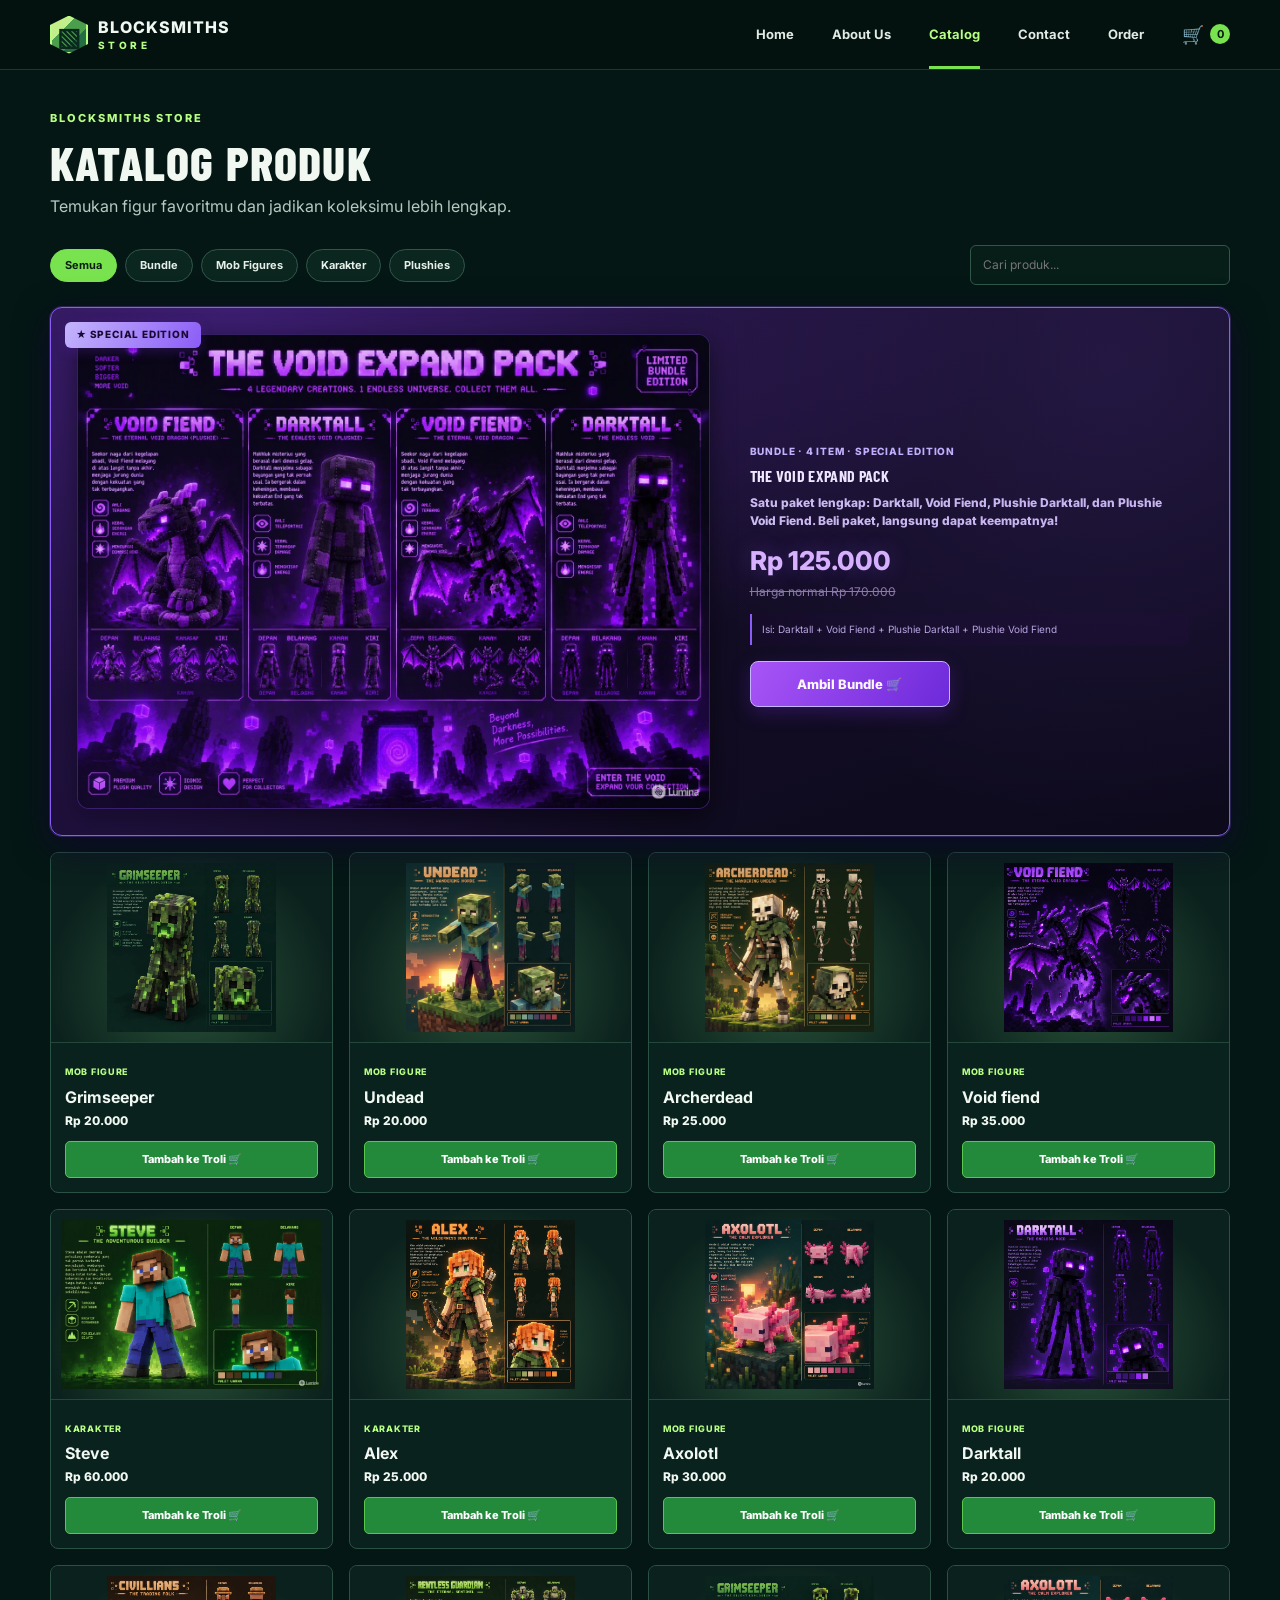
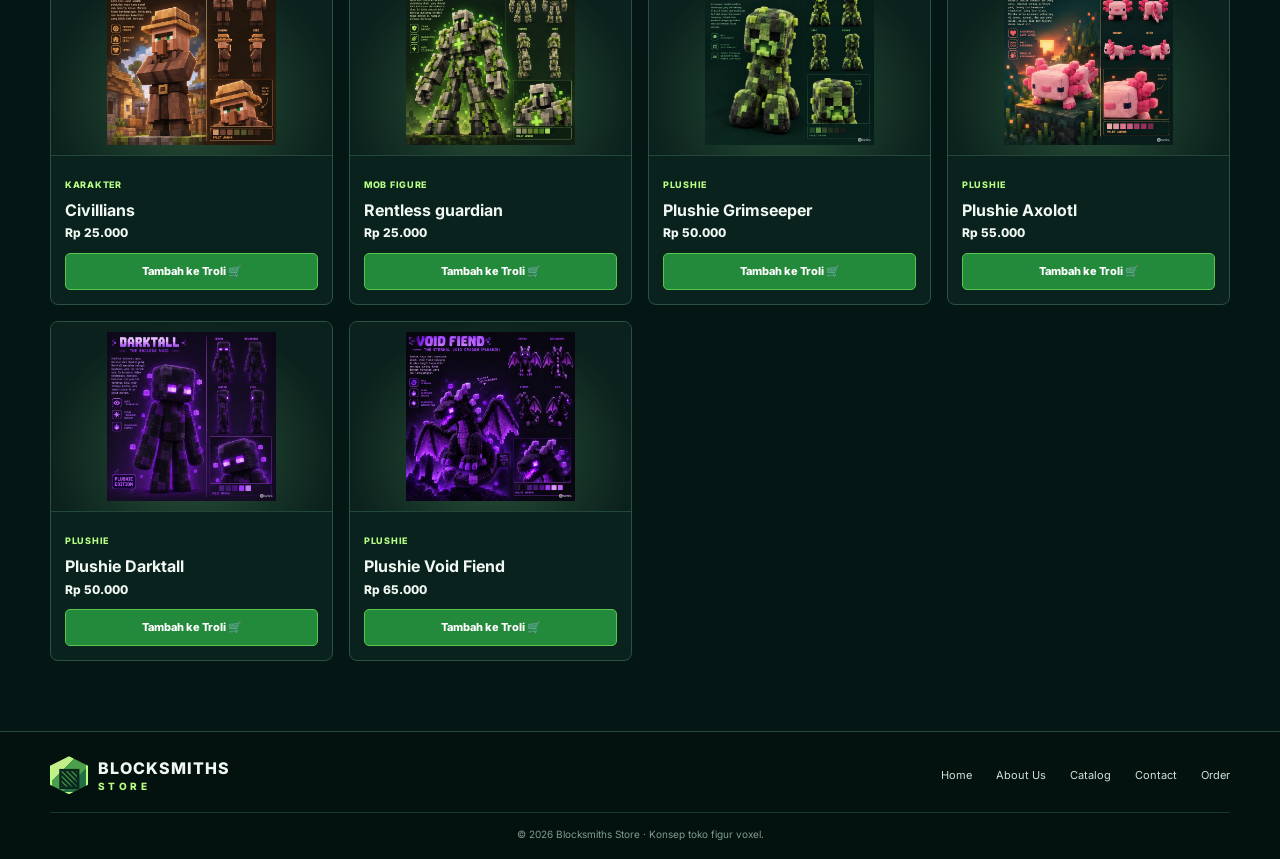
==== Blocksmiths-Company-Profile/catalog.html @ 0105a5d0 "Add files via upload" ====
<!doctype html>
<html lang="id">
<head>
    <meta charset="utf-8">
    <meta name="viewport" content="width=device-width, initial-scale=1">
    <meta name="theme-color" content="#061b18">

    <title>Catalog | Blocksmiths Store</title>

    <link rel="stylesheet" href="styles.css">
    <script src="script.js" defer></script>
</head>

<body>
    <header class="site-header">
        <div class="container nav-shell">
            <a class="brand" href="index.html" aria-label="Blocksmiths Store">
                <span class="brand-mark">▧</span>
                <span class="brand-copy">
                    <strong>BLOCKSMITHS</strong>
                    <small>STORE</small>
                </span>
            </a>

            <button class="menu-toggle"
                    aria-label="Buka navigasi"
                    aria-expanded="false"
                    aria-controls="primary-navigation">
                <span></span>
                <span></span>
            </button>

            <nav class="primary-navigation" id="primary-navigation">
                <a class="nav-link" href="index.html">Home</a>
                <a class="nav-link" href="about.html">About Us</a>
                <a class="nav-link active" href="catalog.html">Catalog</a>
                <a class="nav-link" href="contact.html">Contact</a>
                <a class="nav-link" href="order.html">Order</a>
                <a class="nav-cart" href="order.html" aria-label="Buka troli">
                    🛒 <b data-cart-count>0</b>
                </a>
            </nav>
        </div>
    </header>

    <main class="container page-main">
        <div class="page-heading">
            <p class="eyebrow">BLOCKSMITHS STORE</p>
            <h1>Katalog Produk</h1>
            <p>
                Temukan figur favoritmu dan jadikan koleksimu lebih lengkap.
            </p>
        </div>

        <div class="catalog-tools">
            <div class="filter-buttons">
                <button class="filter-button is-selected" data-filter="all" aria-pressed="true">
                    Semua
                </button>
                <button class="filter-button" data-filter="bundle" aria-pressed="false">
                    Bundle
                </button>
                <button class="filter-button" data-filter="creature" aria-pressed="false">
                    Mob Figures
                </button>
                <button class="filter-button" data-filter="character" aria-pressed="false">
                    Karakter
                </button>
                <button class="filter-button" data-filter="plushie" aria-pressed="false">
                    Plushies
                </button>
            </div>

            <input
                id="product-search"
                type="search"
                placeholder="Cari produk..."
                aria-label="Cari produk"
            >
        </div>

        <div class="product-grid catalog-grid">

            <!-- The Void Expand Pack (SPECIAL EDITION) — FULL WIDTH, PALING ATAS -->
            <article
                class="product-card special-edition"
                data-category="bundle"
                data-name="the void expand pack"
            >
                <span class="special-badge">★ SPECIAL EDITION</span>

                <div class="pack-layout">
                    <!-- GAMBAR POSTER UTUH -->
                    <div class="pack-media">
                        <img
                            src="assets/product-promo-the-void-expand-pack.webp"
                            alt="The Void Expand Pack - Void Fiend dan Darktall"
                        >
                    </div>

                    <div class="pack-info product-info">
                        <span class="product-type">Bundle · 4 Item · Special Edition</span>
                        <h3>The Void Expand Pack</h3>
                        <p class="pack-desc">
                            Satu paket lengkap: Darktall, Void Fiend, Plushie Darktall,
                            dan Plushie Void Fiend. Beli paket, langsung dapat keempatnya!
                        </p>
                        <p class="price">Rp 125.000</p>
                        <small class="price-old">Harga normal Rp 170.000</small>
                        <small class="bundle-contents">
                            Isi: Darktall + Void Fiend + Plushie Darktall + Plushie Void Fiend
                        </small>
                        <button class="add-to-cart" data-add-cart type="button">
                            Ambil Bundle 🛒
                        </button>
                    </div>
                </div>
            </article>

            <!-- Grimseeper -->
            <article class="product-card" data-category="creature" data-name="grimseeper">
                <div class="product-art">
                    <img src="assets/product-grimseeper.webp" alt="Grimseeper bergaya voxel">
                </div>
                <div class="product-info">
                    <span class="product-type">Mob Figure</span>
                    <h3>Grimseeper</h3>
                    <p>Rp 20.000</p>
                    <button class="add-to-cart" data-add-cart type="button">
                        Tambah ke Troli 🛒
                    </button>
                </div>
            </article>

            <!-- Undead -->
            <article class="product-card" data-category="creature" data-name="Undead">
                <div class="product-art">
                    <img src="assets/product-undead.webp" alt="Undead bergaya voxel">
                </div>
                <div class="product-info">
                    <span class="product-type">Mob Figure</span>
                    <h3>Undead</h3>
                    <p>Rp 20.000</p>
                    <button class="add-to-cart" data-add-cart type="button">
                        Tambah ke Troli 🛒
                    </button>
                </div>
            </article>

            <!-- Archerdead -->
            <article class="product-card" data-category="creature" data-name="archerdead">
                <div class="product-art">
                    <img src="assets/product-archerdead.webp" alt="Archerdead bergaya voxel">
                </div>
                <div class="product-info">
                    <span class="product-type">Mob Figure</span>
                    <h3>Archerdead</h3>
                    <p>Rp 25.000</p>
                    <button class="add-to-cart" data-add-cart type="button">
                        Tambah ke Troli 🛒
                    </button>
                </div>
            </article>

            <!-- Void Fiend -->
            <article class="product-card" data-category="creature" data-name="void-fiend">
                <div class="product-art">
                    <img src="assets/product-void-fiend.webp" alt="Void Fiend bergaya voxel">
                </div>
                <div class="product-info">
                    <span class="product-type">Mob Figure</span>
                    <h3>Void fiend</h3>
                    <p>Rp 35.000</p>
                    <button class="add-to-cart" data-add-cart type="button">
                        Tambah ke Troli 🛒
                    </button>
                </div>
            </article>

            <!-- Steve -->
            <article class="product-card" data-category="character" data-name="steve">
                <div class="product-art">
                    <img src="assets/product-steve.webp" alt="Steve bergaya voxel">
                </div>
                <div class="product-info">
                    <span class="product-type">Karakter</span>
                    <h3>Steve</h3>
                    <p>Rp 60.000</p>
                    <button class="add-to-cart" data-add-cart type="button">
                        Tambah ke Troli 🛒
                    </button>
                </div>
            </article>

            <!-- Alex -->
            <article class="product-card" data-category="character" data-name="alex">
                <div class="product-art">
                    <img src="assets/product-alex.webp" alt="Alex bergaya voxel">
                </div>
                <div class="product-info">
                    <span class="product-type">Karakter</span>
                    <h3>Alex</h3>
                    <p>Rp 25.000</p>
                    <button class="add-to-cart" data-add-cart type="button">
                        Tambah ke Troli 🛒
                    </button>
                </div>
            </article>

            <!-- Axolotl -->
            <article class="product-card" data-category="creature" data-name="axolotl">
                <div class="product-art">
                    <img src="assets/product-axolotl.webp" alt="Axolotl bergaya voxel">
                </div>
                <div class="product-info">
                    <span class="product-type">Mob Figure</span>
                    <h3>Axolotl</h3>
                    <p>Rp 30.000</p>
                    <button class="add-to-cart" data-add-cart type="button">
                        Tambah ke Troli 🛒
                    </button>
                </div>
            </article>

            <!-- Darktall -->
            <article class="product-card" data-category="creature" data-name="darktall">
                <div class="product-art">
                    <img src="assets/product-darktall.webp" alt="Darktall bergaya voxel">
                </div>
                <div class="product-info">
                    <span class="product-type">Mob Figure</span>
                    <h3>Darktall</h3>
                    <p>Rp 20.000</p>
                    <button class="add-to-cart" data-add-cart type="button">
                        Tambah ke Troli 🛒
                    </button>
                </div>
            </article>

            <!-- Villager -->
            <article class="product-card" data-category="character" data-name="civillians">
                <div class="product-art">
                    <img src="assets/product-civillian.webp" alt="Civillians bergaya voxel">
                </div>
                <div class="product-info">
                    <span class="product-type">Karakter</span>
                    <h3>Civillians</h3>
                    <p>Rp 25.000</p>
                    <button class="add-to-cart" data-add-cart type="button">
                        Tambah ke Troli 🛒
                    </button>
                </div>
            </article>

            <!-- Rentless Guardian -->
            <article class="product-card" data-category="creature" data-name="gentless guardian">
                <div class="product-art">
                    <img src="assets/product-rentless-guardian.webp" alt="Rentless guardian bergaya voxel">
                </div>
                <div class="product-info">
                    <span class="product-type">Mob Figure</span>
                    <h3>Rentless guardian</h3>
                    <p>Rp 25.000</p>
                    <button class="add-to-cart" data-add-cart type="button">
                        Tambah ke Troli 🛒
                    </button>
                </div>
            </article>

            <!-- Plushie Creeper -->
            <article class="product-card" data-category="plushie" data-name="plushie creeper">
                <div class="product-art">
                    <img src="assets/product-plush-grimseeper.webp" alt="Plushie Creeper bergaya voxel">
                </div>
                <div class="product-info">
                    <span class="product-type">Plushie</span>
                    <h3>Plushie Grimseeper</h3>
                    <p>Rp 50.000</p>
                    <button class="add-to-cart" data-add-cart type="button">
                        Tambah ke Troli 🛒
                    </button>
                </div>
            </article>

            <!-- Plushie Axolotl -->
            <article class="product-card" data-category="plushie" data-name="plushie axolotl">
                <div class="product-art">
                    <img src="assets/product-plush-axolotl.webp" alt="Plushie Axolotl bergaya voxel">
                </div>
                <div class="product-info">
                    <span class="product-type">Plushie</span>
                    <h3>Plushie Axolotl</h3>
                    <p>Rp 55.000</p>
                    <button class="add-to-cart" data-add-cart type="button">
                        Tambah ke Troli 🛒
                    </button>
                </div>
            </article>

            <!-- Plushie Enderman -->
            <article class="product-card" data-category="plushie" data-name="plushie darktall">
                <div class="product-art">
                    <img src="assets/product-plush-darktall.webp" alt="Plushie Darktall bergaya voxel">
                </div>
                <div class="product-info">
                    <span class="product-type">Plushie</span>
                    <h3>Plushie Darktall</h3>
                    <p>Rp 50.000</p>
                    <button class="add-to-cart" data-add-cart type="button">
                        Tambah ke Troli 🛒
                    </button>
                </div>
            </article>

            <!-- Plushie Dragon -->
            <article class="product-card" data-category="plushie" data-name="plushie void fiend">
                <div class="product-art">
                    <img src="assets/product-plush-void-fiend.webp" alt="Plushie Void Fiend bergaya voxel">
                </div>
                <div class="product-info">
                    <span class="product-type">Plushie</span>
                    <h3>Plushie Void Fiend</h3>
                    <p>Rp 65.000</p>
                    <button class="add-to-cart" data-add-cart type="button">
                        Tambah ke Troli 🛒
                    </button>
                </div>
            </article>

        </div>

        <p id="filter-empty" hidden>
            Produk tidak ditemukan. Coba kategori atau kata kunci lain.
        </p>
    </main>

    <footer class="site-footer">
        <div class="container footer-inner">
            <a class="brand" href="index.html">
                <span class="brand-mark">▧</span>
                <span class="brand-copy">
                    <strong>BLOCKSMITHS</strong>
                    <small>STORE</small>
                </span>
            </a>

            <nav>
                <a href="index.html">Home</a>
                <a href="about.html">About Us</a>
                <a href="catalog.html">Catalog</a>
                <a href="contact.html">Contact</a>
                <a href="order.html">Order</a>
            </nav>

            <p>
                © <span data-year>2026</span>
                Blocksmiths Store · Konsep toko figur voxel.
            </p>
        </div>
    </footer>
</body>
</html>
---- Blocksmiths-Company-Profile/styles.css ----
@import url('https://fonts.googleapis.com/css2?family=Barlow+Condensed:wght@600;700;800&family=Inter:wght@400;500;600;700;800&display=swap');

:root {
    --bg: #041714;
    --panel: #09231f;
    --panel2: #0d2b25;
    --green: #79e34f;
    --green2: #37a943;
    --lime: #b7ff82;
    --text: #f1f8f2;
    --muted: #b6c9c1;
    --line: #244a40;
    --white: #f4f7f3;
    --ink: #0b211d;
}

* {
    box-sizing: border-box;
}

html {
    scroll-behavior: smooth;
}

body {
    margin: 0;
    background: var(--bg);
    color: var(--text);
    font-family: Inter, Arial, sans-serif;
    line-height: 1.55;
}

a {
    color: inherit;
    text-decoration: none;
}

button, input, textarea, select {
    font: inherit;
}

button {
    cursor: pointer;
}

.container {
    width: min(1180px, calc(100% - 44px));
    margin-inline: auto;
}

/* ---------- HEADER ---------- */
.site-header {
    height: 70px;
    background: #03120f;
    border-bottom: 1px solid #1a3a31;
    position: sticky;
    top: 0;
    z-index: 50;
}

.nav-shell {
    height: 100%;
    display: flex;
    align-items: center;
    justify-content: space-between;
    gap: 28px;
}

.brand {
    display: inline-flex;
    align-items: center;
    gap: 10px;
    min-width: max-content;
}

.brand-mark {
    display: grid;
    place-items: center;
    width: 38px;
    height: 38px;
    border: 2px solid var(--lime);
    background: linear-gradient(135deg, #c3ef8a 0 33%, #4b9e4b 33% 66%, #236f43 66%);
    color: #0a281d;
    font-size: 25px;
    font-weight: 900;
    clip-path: polygon(50% 0, 100% 25%, 100% 75%, 50% 100%, 0 75%, 0 25%);
}

.brand-copy {
    display: flex;
    flex-direction: column;
    line-height: 1;
}

.brand-copy strong {
    font-size: 16px;
    font-weight: 800;
    letter-spacing: .06em;
}

.brand-copy small {
    font-size: 10px;
    letter-spacing: .34em;
    color: var(--lime);
    font-weight: 800;
    margin-top: 5px;
}

.primary-navigation {
    display: flex;
    align-items: center;
    gap: clamp(14px, 3vw, 38px);
    height: 100%;
}

.nav-link {
    height: 100%;
    display: flex;
    align-items: center;
    position: relative;
    font-size: 13px;
    font-weight: 700;
    color: #e1eae4;
}

.nav-link:hover,
.nav-link.active {
    color: var(--lime);
}

.nav-link.active:after {
    content: "";
    position: absolute;
    bottom: 0;
    left: 0;
    right: 0;
    height: 3px;
    background: var(--green);
}

.nav-cart {
    display: flex;
    align-items: center;
    gap: 6px;
    font-size: 18px;
}

.nav-cart b {
    font-size: 11px;
    color: #061711;
    background: var(--green);
    border-radius: 99px;
    min-width: 20px;
    height: 20px;
    display: grid;
    place-items: center;
}

.menu-toggle {
    display: none;
    background: none;
    border: 0;
    color: white;
}

/* ---------- HERO ---------- */
.hero {
    min-height: 350px;
    display: grid;
    grid-template-columns: .95fr 1.05fr;
    position: relative;
    overflow: hidden;
    background: linear-gradient(100deg, #061b17 0%, #08251e 52%, #102f25 100%);
    border-bottom: 1px solid var(--line);
}

.hero-copy {
    padding: 54px max(28px, calc((100vw - 1180px) / 2));
    padding-right: 26px;
    align-self: center;
    z-index: 2;
}

.eyebrow {
    font-size: 11px;
    letter-spacing: .18em;
    font-weight: 800;
    color: var(--lime);
    margin: 0 0 12px;
    text-transform: uppercase;
}

.hero h1,
.page-heading h1,
.page-hero h1 {
    font-family: 'Barlow Condensed', Impact, sans-serif;
    text-transform: uppercase;
    letter-spacing: .025em;
    font-size: clamp(38px, 4.8vw, 65px);
    line-height: .98;
    margin: 0 0 14px;
    font-weight: 800;
}

.hero h1 span {
    color: var(--lime);
}

.hero-copy > p:not(.eyebrow) {
    max-width: 430px;
    color: #d7e5dc;
    font-size: 14px;
    margin: 0 0 22px;
}

.button {
    display: inline-flex;
    align-items: center;
    justify-content: center;
    gap: 16px;
    background: linear-gradient(120deg, #55bf45, #258b39);
    color: #fff;
    font-size: 13px;
    font-weight: 800;
    padding: 12px 19px;
    border: 1px solid #6be05c;
    border-radius: 7px;
    box-shadow: 0 5px 16px #020c0950;
    transition: transform .18s, filter .18s;
}

.button:hover {
    transform: translateY(-2px);
    filter: brightness(1.1);
}

/* ---------- HERO SCENE ---------- */
.hero-scene {
    position: relative;
    min-height: 350px;
    overflow: hidden;
    background: #0a211b;
}

.hero-bg-image {
    position: absolute;
    inset: 0;
    width: 100%;
    height: 100%;
    object-fit: cover;
    object-position: center;
}

.hero-overlay {
    position: absolute;
    inset: 0;
    z-index: 2;
    background: linear-gradient(90deg, #061b17 0%, #061b1788 35%, transparent 70%),
                linear-gradient(0deg, #071a15 0%, transparent 40%);
}

.hero-figure {
    position: absolute;
    z-index: 4;
    bottom: 12px;
    left: 12%;
    width: 170px;
    height: 190px;
    display: flex;
    align-items: flex-end;
    justify-content: center;
}

.hero-grimseeper {
    width: 100%;
    height: 100%;
    object-fit: contain;
    object-position: bottom center;
    filter: drop-shadow(0 12px 10px #03100b);
}

/* ---------- FEATURE STRIP ---------- */
.feature-strip {
    display: grid;
    grid-template-columns: repeat(4, 1fr);
    padding: 18px 0;
    border-bottom: 1px solid var(--line);
    gap: 12px;
}

.feature-strip > div {
    display: flex;
    align-items: center;
    gap: 12px;
    color: var(--lime);
    font-size: 25px;
    padding: 0 16px;
    border-right: 1px solid var(--line);
}

.feature-strip > div:last-child {
    border: 0;
}

.feature-strip span {
    display: flex;
    flex-direction: column;
    color: var(--text);
    font-size: 12px;
}

.feature-strip small {
    color: var(--muted);
    font-size: 11px;
}

/* ---------- SECTIONS ---------- */
.section {
    padding-block: 44px;
}

.section-title {
    display: flex;
    align-items: end;
    justify-content: space-between;
    margin-bottom: 22px;
    gap: 20px;
}

.section-title h2,
.bottom-banner h2,
.about-layout h2 {
    font-size: clamp(24px, 3vw, 34px);
    line-height: 1.15;
    margin: 0;
}

.text-link {
    color: var(--lime);
    font-weight: 800;
    font-size: 12px;
}

/* ---------- PRODUCT GRID ---------- */
.product-grid {
    display: grid;
    grid-template-columns: repeat(6, minmax(0, 1fr));
    gap: 12px;
}

.product-card {
    border: 1px solid #2b5145;
    background: #09221e;
    border-radius: 8px;
    overflow: hidden;
    min-width: 0;
    transition: transform .2s, border-color .2s;
}

.product-card:hover {
    transform: translateY(-3px);
    border-color: var(--green);
}

.product-art {
    height: 145px;
    display: flex;
    align-items: center;
    justify-content: center;
    overflow: hidden;
    background: radial-gradient(ellipse at 50% 70%, #2b5339, #0b211d 72%);
    border-bottom: 1px solid #23483b;
    padding: 8px;
}

.product-art img {
    width: 100%;
    height: 100%;
    object-fit: contain;
    object-position: center;
    display: block;
    transition: transform .2s;
}

.product-card:hover .product-art img {
    transform: scale(1.04);
}

.product-info {
    padding: 11px;
}

.product-type {
    font-size: 9px;
    letter-spacing: .08em;
    text-transform: uppercase;
    color: var(--lime);
    font-weight: 800;
}

.product-info h3 {
    font-size: 14px;
    margin: 3px 0 2px;
}

.product-info p {
    font-size: 12px;
    font-weight: 800;
    margin: 0 0 10px;
}

.add-to-cart {
    width: 100%;
    border: 1px solid #59c64e;
    background: #238a3b;
    color: white;
    border-radius: 5px;
    font-size: 10px;
    font-weight: 800;
    padding: 9px 5px;
}

.add-to-cart:hover {
    background: #3da84a;
}

/* ---------- BOTTOM BANNER ---------- */
.bottom-banner {
    margin-top: 8px;
    margin-bottom: 45px;
    min-height: 180px;
    border: 1px solid #315a47;
    border-radius: 10px;
    overflow: hidden;
    padding: 26px 32px;
    display: flex;
    align-items: center;
    justify-content: space-between;
    position: relative;
    background: linear-gradient(110deg, #102d25, #071915 68%);
}

.bottom-banner > div:first-child {
    position: relative;
    z-index: 2;
}

.bottom-banner h2 {
    margin-bottom: 8px;
}

.bottom-banner p:not(.eyebrow) {
    color: var(--muted);
    font-size: 13px;
}

.banner-art {
    display: flex;
    align-items: center;
    gap: 4px;
    height: 150px;
}

.banner-art img {
    height: 160px;
    width: 130px;
    object-fit: contain;
    filter: drop-shadow(0 10px 8px #0007);
}

/* ---------- FOOTER ---------- */
.site-footer {
    border-top: 1px solid var(--line);
    background: #03120f;
    padding: 24px 0 16px;
}

.footer-inner {
    display: grid;
    grid-template-columns: auto 1fr;
    gap: 18px 35px;
    align-items: center;
}

.footer-inner nav {
    display: flex;
    justify-content: flex-end;
    gap: 24px;
    font-size: 11px;
    color: #d2e0d8;
}

.footer-inner p {
    grid-column: 1 / -1;
    margin: 0;
    border-top: 1px solid #17382e;
    padding-top: 14px;
    text-align: center;
    color: #829d90;
    font-size: 10px;
}

/* ---------- PAGE LAYOUT ---------- */
.page-main {
    padding-block: 40px 70px;
}

.page-heading {
    margin-bottom: 26px;
}

.page-heading h1 {
    font-size: 48px;
    margin-bottom: 8px;
}

.page-heading > p:last-child {
    color: var(--muted);
    margin: 0;
    max-width: 620px;
}

/* ---------- CATALOG ---------- */
.catalog-tools {
    display: flex;
    justify-content: space-between;
    align-items: center;
    gap: 18px;
    margin-bottom: 22px;
}

.filter-buttons {
    display: flex;
    gap: 8px;
    flex-wrap: wrap;
}

.filter-button {
    border: 1px solid #315749;
    color: #e5f0e8;
    background: #0b251f;
    border-radius: 20px;
    padding: 7px 14px;
    font-size: 11px;
    font-weight: 700;
}

.filter-button.is-selected,
.filter-button:hover {
    background: var(--green);
    border-color: var(--green);
    color: #0a1c13;
}

.catalog-tools input {
    width: min(260px, 100%);
    background: #071d18;
    border: 1px solid #315749;
    color: white;
    border-radius: 6px;
    padding: 10px 12px;
    font-size: 12px;
}

.catalog-grid {
    grid-template-columns: repeat(4, minmax(0, 1fr));
    gap: 16px;
}

.catalog-grid .product-art {
    height: 190px;
    padding: 10px;
}

.catalog-grid .product-info {
    padding: 14px;
}

.catalog-grid .product-info h3 {
    font-size: 16px;
}

.catalog-grid .add-to-cart {
    font-size: 11px;
}

/* ---------- PAGE HERO ---------- */
.page-hero {
    min-height: 190px;
    position: relative;
    overflow: hidden;
    display: flex;
    align-items: center;
    background: linear-gradient(90deg, #061a16 0%, #0b2c22 55%, #284f38 100%);
    border-bottom: 1px solid var(--line);
}

.page-hero .container {
    position: relative;
    z-index: 2;
    padding-block: 35px;
}

.page-hero h1 {
    font-size: 50px;
    margin: 0 0 5px;
}

.page-hero p:last-child {
    margin: 0;
    color: #d2e2d8;
}

.hero-mini-scene {
    position: absolute;
    right: 0;
    top: 0;
    bottom: 0;
    width: 43%;
    background: linear-gradient(0deg, #0b261d, #355c47);
    opacity: .65;
}

.hero-mini-scene:before {
    content: "";
    position: absolute;
    inset: 0;
    background: linear-gradient(90deg, #0a211b, transparent),
                linear-gradient(135deg, transparent 35%, #638a51 35% 52%, transparent 52%),
                linear-gradient(45deg, transparent 45%, #294c39 45% 68%, transparent 68%);
}

/* ---------- ABOUT ---------- */
.about-layout {
    padding-block: 38px 50px;
    display: grid;
    grid-template-columns: 1fr .9fr;
    gap: 44px;
}

.about-layout > div > p:not(.eyebrow) {
    color: #c7d8ce;
    font-size: 14px;
    max-width: 620px;
}

.about-layout h2 {
    margin-bottom: 15px;
}

.values {
    margin-top: 28px;
}

.value-grid {
    display: grid;
    grid-template-columns: repeat(4, 1fr);
    gap: 12px;
}

.value-grid > div {
    display: flex;
    flex-direction: column;
    gap: 6px;
}

.value-grid span {
    display: grid;
    place-items: center;
    width: 38px;
    height: 38px;
    border: 1px solid var(--green);
    border-radius: 9px;
    color: var(--lime);
    font-size: 22px;
    background: #102f23;
}

.value-grid b {
    font-size: 11px;
}

.value-grid small {
    font-size: 10px;
    color: var(--muted);
    line-height: 1.5;
}

.team-panel {
    border: 1px solid #244b3f;
    background: #08221d;
    border-radius: 10px;
    padding: 22px;
    height: max-content;
}

.team-row {
    display: grid;
    grid-template-columns: 65px 1fr;
    gap: 15px;
    padding: 17px 0;
    border-bottom: 1px solid #204439;
}

.team-icon {
    width: 60px;
    height: 60px;
    display: grid;
    place-items: center;
    border: 2px solid var(--green);
    border-radius: 13px;
    color: var(--lime);
    font-size: 31px;
    background: #0e3326;
}

.whatsapp-icon {
    font-size: 35px;
}

.team-row h3 {
    font-size: 18px;
    margin: 0 0 1px;
}

.team-row strong {
    font-size: 11px;
    color: var(--lime);
}

.team-row p {
    font-size: 11px;
    color: #bfd1c7;
    margin: 6px 0 0;
}

.team-note {
    color: #9bb8a8;
    font-size: 10px;
    margin: 14px 0 0;
}

/* ---------- CONTACT ---------- */
.contact-layout {
    display: grid;
    grid-template-columns: .8fr 1.2fr;
    gap: 24px;
}

.contact-info,
.form-panel,
.cart-panel,
.checkout-panel {
    border: 1px solid #244b3f;
    background: #08221d;
    border-radius: 10px;
    padding: 24px;
}

.contact-info h2,
.form-panel h2,
.cart-panel h2,
.checkout-panel h2 {
    font-size: 20px;
    margin: 0 0 18px;
}

.contact-item {
    display: flex;
    gap: 13px;
    padding: 14px 0;
    border-bottom: 1px solid #1e4036;
}

.contact-item > span {
    display: grid;
    place-items: center;
    flex: 0 0 38px;
    height: 38px;
    border: 1px solid var(--green);
    border-radius: 9px;
    color: var(--lime);
    font-size: 22px;
}

.contact-item b {
    font-size: 12px;
}

.contact-item p {
    font-size: 11px;
    color: var(--muted);
    margin: 3px 0 0;
}

/* ---------- FORMS ---------- */
.form-panel label,
.checkout-panel label {
    display: flex;
    flex-direction: column;
    gap: 7px;
    font-size: 11px;
    font-weight: 700;
    margin-bottom: 15px;
    color: #e3eee6;
}

.form-panel input,
.form-panel textarea,
.form-panel select,
.checkout-panel input,
.checkout-panel textarea {
    width: 100%;
    background: #041914;
    border: 1px solid #2b5145;
    border-radius: 5px;
    color: #f1f8f2;
    padding: 11px;
    font-size: 12px;
    outline: none;
}

.form-panel input:focus,
.form-panel textarea:focus,
.checkout-panel input:focus,
.checkout-panel textarea:focus {
    border-color: var(--green);
}

textarea {
    resize: vertical;
}

.form-result {
    background: #123a28;
    border: 1px solid #4fae47;
    border-radius: 6px;
    padding: 12px;
    font-size: 12px;
    color: #efffee;
    margin-top: 15px;
}

.form-result p {
    margin: 7px 0;
}

/* ---------- ORDER ---------- */
.order-layout {
    display: grid;
    grid-template-columns: 1.3fr .7fr;
    gap: 20px;
    align-items: start;
}

.panel-heading {
    display: flex;
    justify-content: space-between;
    align-items: center;
    gap: 12px;
}

.text-button {
    border: 0;
    background: none;
    color: var(--lime);
    font-size: 11px;
    font-weight: 800;
}

.cart-item {
    display: grid;
    grid-template-columns: 1fr auto auto;
    align-items: center;
    gap: 14px;
    padding: 16px 0;
    border-bottom: 1px solid #204439;
}

.cart-item h3 {
    font-size: 14px;
    margin: 0;
}

.cart-item p {
    font-size: 11px;
    color: var(--muted);
    margin: 4px 0 0;
}

.cart-item-actions {
    display: flex;
    align-items: center;
    gap: 10px;
}

.quantity-button {
    width: 27px;
    height: 27px;
    border: 1px solid #467b58;
    background: #0e3326;
    color: white;
    border-radius: 4px;
}

.cart-qty {
    font-size: 12px;
    min-width: 12px;
    text-align: center;
}

.cart-item-price {
    text-align: right;
    font-size: 12px;
    font-weight: 800;
}

.cart-item-price span {
    display: block;
}

.cart-item-price span:first-child {
    font-size: 10px;
    color: var(--muted);
    font-weight: 500;
}

.empty-cart {
    padding: 25px 0;
    text-align: center;
    color: var(--muted);
    font-size: 13px;
}

.empty-cart .button {
    margin-top: 10px;
}

.summary-line {
    display: flex;
    justify-content: space-between;
    gap: 12px;
    font-size: 12px;
    padding: 10px 0;
    border-bottom: 1px solid #204439;
}

.total-line {
    font-size: 14px;
    border-bottom: 0;
    padding-top: 17px;
}

.fine-print {
    font-size: 10px;
    color: #9bb6a8;
    line-height: 1.5;
}

.button-full {
    width: 100%;
    margin-top: 4px;
}

.checkout-panel label span {
    font-weight: 400;
    color: var(--muted);
}

[hidden] {
    display: none !important;
}

/* ---------- SPECIAL EDITION / BUNDLE (PURPLE, FULL-WIDTH) ---------- */
.product-card.special-edition {
    grid-column: 1 / -1;
    position: relative;
    border: 1px solid #8b5cf6;
    border-radius: 12px;
    background:
        radial-gradient(ellipse at 15% 0%, #3b1d6e 0%, transparent 55%),
        linear-gradient(160deg, #1a1030 0%, #0d0a1c 100%);
    box-shadow: 0 0 0 1px #8b5cf640, 0 10px 34px #12052ecc;
    overflow: hidden;
}

.product-card.special-edition:hover {
    border-color: #a78bfa;
    box-shadow: 0 0 0 1px #a78bfa80, 0 14px 40px #1a0a44;
    transform: none;
}

.product-card.special-edition::before {
    content: "";
    position: absolute;
    inset: 0;
    pointer-events: none;
    background:
        radial-gradient(circle at 90% 10%, #8b5cf622 0%, transparent 40%),
        radial-gradient(circle at 5% 90%, #6d28d922 0%, transparent 45%);
}

.special-badge {
    position: absolute;
    top: 14px;
    left: 14px;
    z-index: 4;
    background: linear-gradient(120deg, #c4b5fd, #8b5cf6);
    color: #1a0a33;
    font-size: 10px;
    font-weight: 800;
    letter-spacing: .08em;
    padding: 5px 11px;
    border-radius: 6px;
    box-shadow: 0 3px 12px #4c1d9570;
}

.pack-layout {
    display: grid;
    grid-template-columns: 1.15fr .85fr;
    gap: 26px;
    padding: 26px;
    align-items: center;
}

/* ---- GAMBAR BUNDLE (POSTER UTUH) ---- */
.pack-media {
    border-radius: 12px;
    overflow: hidden;
    border: 1px solid #8b5cf644;
    background: #120a28;
    box-shadow: 0 8px 24px #00000080;
    display: flex;
}

.pack-media img {
    width: 100%;
    height: auto;
    object-fit: contain;
    display: block;
}

/* ---- Info panel kanan ---- */
.pack-info {
    padding: 0;
}

.pack-info .product-type {
    color: #c4b5fd;
    font-size: 10px;
}

.pack-info h3 {
    font-size: clamp(24px, 3vw, 34px);
    margin: 6px 0 10px;
    color: #f3ecff;
    font-family: 'Barlow Condensed', Impact, sans-serif;
    text-transform: uppercase;
    letter-spacing: .02em;
    line-height: 1;
}

.pack-desc {
    font-size: 13px;
    color: #cdbdf0;
    margin: 0 0 14px;
    line-height: 1.55;
    max-width: 420px;
}

.pack-info .price {
    font-size: 26px;
    font-weight: 800;
    color: #d9b3ff;
    margin: 0 0 2px;
    text-shadow: 0 0 22px #8b5cf655;
}

.price-old {
    display: block;
    font-size: 12px;
    color: #8a7aa8;
    text-decoration: line-through;
    margin: 0 0 12px;
}

.bundle-contents {
    display: block;
    font-size: 10px;
    line-height: 1.5;
    color: #b9a8e0;
    margin: 0 0 16px;
    padding: 8px 10px;
    border-left: 2px solid #8b5cf6;
    background: #1a0a3344;
    border-radius: 0 6px 6px 0;
}

.pack-info .add-to-cart {
    width: auto;
    min-width: 200px;
    padding: 12px 22px;
    font-size: 13px;
    border-radius: 8px;
    background: linear-gradient(120deg, #a855f7, #6d28d9);
    border-color: #c4b5fd;
    color: #fdfaff;
    box-shadow: 0 6px 18px #4c1d9570;
}

.pack-info .add-to-cart:hover {
    background: linear-gradient(120deg, #c084fc, #7c3aed);
}

/* ---------- RESPONSIVE: TABLET ---------- */
@media (max-width: 900px) {
    .product-grid {
        grid-template-columns: repeat(3, minmax(0, 1fr));
    }
    .catalog-grid {
        grid-template-columns: repeat(3, minmax(0, 1fr));
    }
    .hero {
        grid-template-columns: 1fr 1fr;
    }
    .hero-copy {
        padding-left: 28px;
    }
    .feature-strip {
        grid-template-columns: repeat(2, 1fr);
    }
    .feature-strip > div:nth-child(2) {
        border-right: 0;
    }
    .about-layout {
        gap: 24px;
    }
    .value-grid {
        grid-template-columns: repeat(2, 1fr);
    }
    .primary-navigation {
        gap: 16px;
    }
    .nav-link {
        font-size: 12px;
    }
    .pack-layout {
        grid-template-columns: 1fr;
    }
    .pack-media {
        min-height: 240px;
    }
}

/* ---------- RESPONSIVE: MOBILE ---------- */
@media (max-width: 650px) {
    .container {
        width: calc(100% - 28px);
    }
    .site-header {
        height: 64px;
    }
    .brand-mark {
        width: 33px;
        height: 33px;
    }
    .brand-copy strong {
        font-size: 14px;
    }
    .menu-toggle {
        display: flex;
        flex-direction: column;
        gap: 6px;
        padding: 10px;
    }
    .menu-toggle span {
        width: 22px;
        height: 2px;
        background: white;
    }
    .primary-navigation {
        display: none;
        position: absolute;
        left: 0;
        right: 0;
        top: 64px;
        height: auto;
        padding: 12px 20px 20px;
        background: #03120f;
        border-bottom: 1px solid var(--line);
        flex-direction: column;
        align-items: stretch;
        gap: 0;
    }
    .primary-navigation.is-open {
        display: flex;
    }
    .nav-link {
        height: auto;
        padding: 12px 0;
    }
    .nav-link.active:after {
        left: auto;
        width: 28px;
    }
    .nav-cart {
        padding-top: 12px;
    }

    .hero {
        grid-template-columns: 1fr;
    }
    .hero-copy {
        padding: 38px 22px 25px;
    }
    .hero h1 {
        font-size: 43px;
    }
    .hero-scene {
        min-height: 240px;
    }
    .hero-bg-image {
        object-position: 60% center;
    }
    .hero-overlay {
        background: linear-gradient(0deg, #071a15 0%, #061b1766 45%, transparent 80%);
    }
    .hero-figure {
        width: 110px;
        height: 130px;
        left: 8%;
    }

    .feature-strip {
        padding: 14px 0;
        gap: 12px 0;
    }
    .feature-strip > div {
        padding: 0 8px;
        font-size: 21px;
    }
    .feature-strip span {
        font-size: 10px;
    }
    .feature-strip small {
        font-size: 9px;
    }
    .section {
        padding-block: 30px;
    }
    .section-title {
        align-items: start;
    }
    .section-title h2 {
        font-size: 25px;
    }
    .section-intro {
        display: none;
    }
    .product-grid,
    .catalog-grid {
        grid-template-columns: repeat(2, minmax(0, 1fr));
        gap: 10px;
    }
    .product-art {
        height: 130px;
    }
    .product-info {
        padding: 9px;
    }
    .product-info h3 {
        font-size: 13px;
    }
    .add-to-cart {
        font-size: 9px;
    }
    .bottom-banner {
        padding: 22px;
        min-height: 160px;
    }
    .bottom-banner h2 {
        font-size: 24px;
        max-width: 260px;
    }
    .bottom-banner .banner-art {
        position: absolute;
        right: -15px;
        bottom: 0;
        opacity: .6;
    }
    .banner-art img {
        width: 90px;
        height: 115px;
    }
    .footer-inner {
        grid-template-columns: 1fr;
        gap: 14px;
    }
    .footer-inner nav {
        justify-content: flex-start;
        flex-wrap: wrap;
        gap: 14px;
    }
    .footer-inner p {
        text-align: left;
    }
    .page-main {
        padding-block: 30px 48px;
    }
    .page-heading h1,
    .page-hero h1 {
        font-size: 42px;
    }
    .catalog-tools {
        align-items: stretch;
        flex-direction: column;
    }
    .catalog-tools input {
        width: 100%;
    }
    .catalog-grid .product-art {
        height: 145px;
    }
    .page-hero {
        min-height: 160px;
    }
    .hero-mini-scene {
        width: 60%;
    }
    .about-layout,
    .contact-layout,
    .order-layout {
        grid-template-columns: 1fr;
        gap: 18px;
    }
    .about-layout {
        padding-block: 30px;
    }
    .about-layout h2 {
        font-size: 25px;
    }
    .team-panel,
    .contact-info,
    .form-panel,
    .cart-panel,
    .checkout-panel {
        padding: 18px;
    }
    .team-row {
        grid-template-columns: 52px 1fr;
        gap: 12px;
    }
    .team-icon {
        width: 48px;
        height: 48px;
        font-size: 25px;
    }
    .value-grid {
        grid-template-columns: repeat(2, 1fr);
    }
    .cart-item {
        grid-template-columns: 1fr auto;
        gap: 8px;
    }
    .cart-item-price {
        grid-column: 1 / -1;
        display: flex;
        justify-content: space-between;
        text-align: left;
    }
    .cart-item-price span {
        display: inline;
    }
    .cart-item-price span:first-child {
        font-size: 11px;
    }
    .bottom-banner {
        margin-bottom: 28px;
    }

    /* Special edition mobile */
    .pack-layout {
        padding: 18px;
        gap: 18px;
    }
    .pack-media {
        width: 100%;
        border-radius: 8px;
    }
    .pack-info .add-to-cart {
        width: 100%;
    }
    .special-badge {
        top: 10px;
        left: 10px;
        font-size: 9px;
        padding: 4px 8px;
    }
}

@media (prefers-reduced-motion: reduce) {
    * {
        scroll-behavior: auto !important;
        transition: none !important;
    }
}
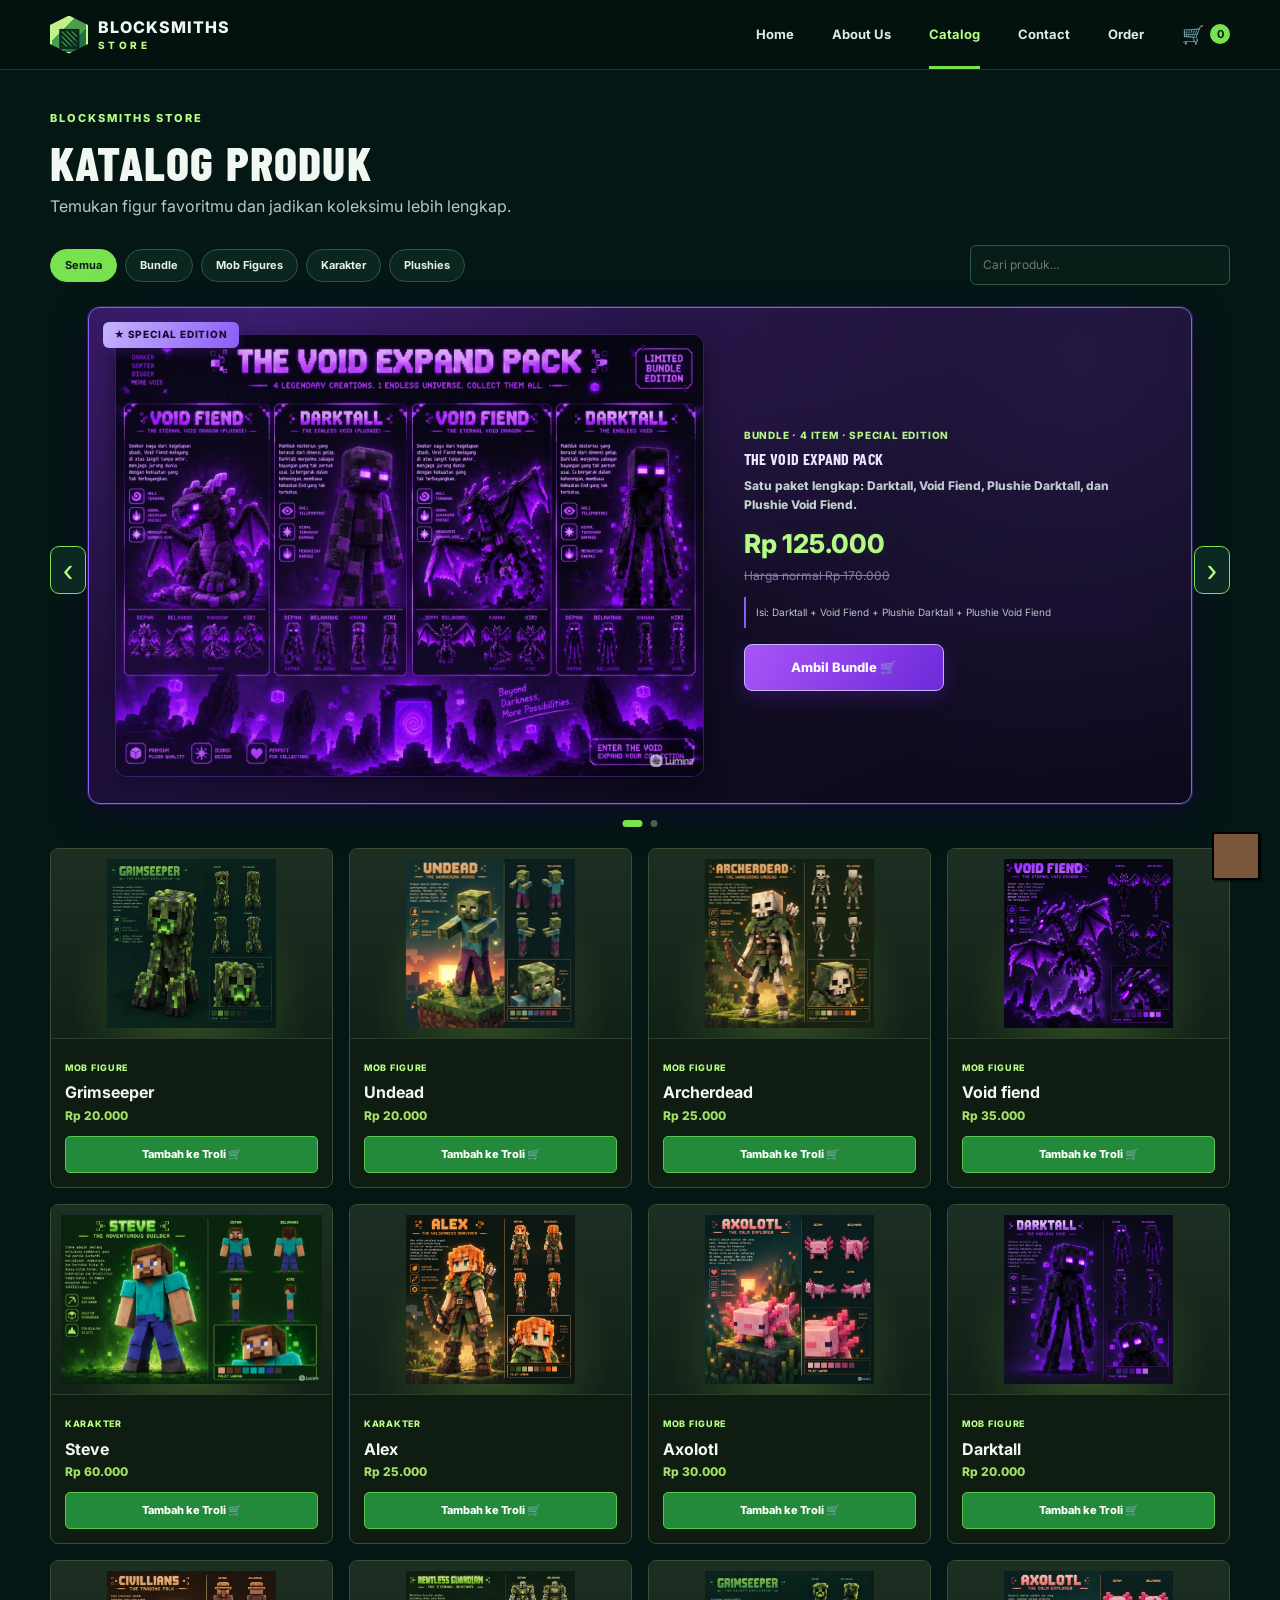
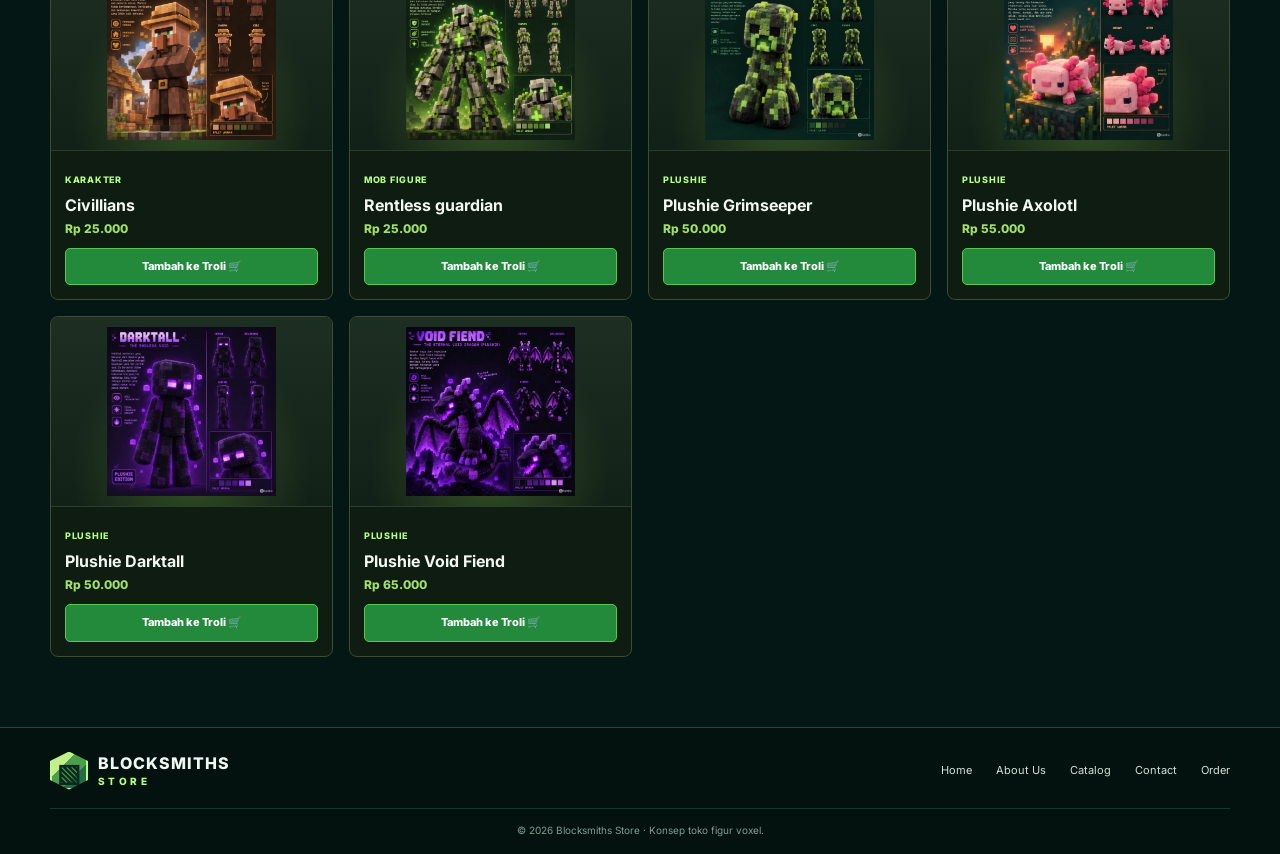
==== commit 9cd8fa91: "Add files via upload" ====
--- a/Blocksmiths-Company-Profile/catalog.html
+++ b/Blocksmiths-Company-Profile/catalog.html
@@ -1,362 +1,387 @@
-<!doctype html>
-<html lang="id">
-<head>
-    <meta charset="utf-8">
-    <meta name="viewport" content="width=device-width, initial-scale=1">
-    <meta name="theme-color" content="#061b18">
-
-    <title>Catalog | Blocksmiths Store</title>
-
-    <link rel="stylesheet" href="styles.css">
-    <script src="script.js" defer></script>
-</head>
-
-<body>
-    <header class="site-header">
-        <div class="container nav-shell">
-            <a class="brand" href="index.html" aria-label="Blocksmiths Store">
-                <span class="brand-mark">▧</span>
-                <span class="brand-copy">
-                    <strong>BLOCKSMITHS</strong>
-                    <small>STORE</small>
-                </span>
-            </a>
-
-            <button class="menu-toggle"
-                    aria-label="Buka navigasi"
-                    aria-expanded="false"
-                    aria-controls="primary-navigation">
-                <span></span>
-                <span></span>
-            </button>
-
-            <nav class="primary-navigation" id="primary-navigation">
-                <a class="nav-link" href="index.html">Home</a>
-                <a class="nav-link" href="about.html">About Us</a>
-                <a class="nav-link active" href="catalog.html">Catalog</a>
-                <a class="nav-link" href="contact.html">Contact</a>
-                <a class="nav-link" href="order.html">Order</a>
-                <a class="nav-cart" href="order.html" aria-label="Buka troli">
-                    🛒 <b data-cart-count>0</b>
-                </a>
-            </nav>
-        </div>
-    </header>
-
-    <main class="container page-main">
-        <div class="page-heading">
-            <p class="eyebrow">BLOCKSMITHS STORE</p>
-            <h1>Katalog Produk</h1>
-            <p>
-                Temukan figur favoritmu dan jadikan koleksimu lebih lengkap.
-            </p>
-        </div>
-
-        <div class="catalog-tools">
-            <div class="filter-buttons">
-                <button class="filter-button is-selected" data-filter="all" aria-pressed="true">
-                    Semua
-                </button>
-                <button class="filter-button" data-filter="bundle" aria-pressed="false">
-                    Bundle
-                </button>
-                <button class="filter-button" data-filter="creature" aria-pressed="false">
-                    Mob Figures
-                </button>
-                <button class="filter-button" data-filter="character" aria-pressed="false">
-                    Karakter
-                </button>
-                <button class="filter-button" data-filter="plushie" aria-pressed="false">
-                    Plushies
-                </button>
-            </div>
-
-            <input
-                id="product-search"
-                type="search"
-                placeholder="Cari produk..."
-                aria-label="Cari produk"
-            >
-        </div>
-
-        <div class="product-grid catalog-grid">
-
-            <!-- The Void Expand Pack (SPECIAL EDITION) — FULL WIDTH, PALING ATAS -->
-            <article
-                class="product-card special-edition"
-                data-category="bundle"
-                data-name="the void expand pack"
-            >
-                <span class="special-badge">★ SPECIAL EDITION</span>
-
-                <div class="pack-layout">
-                    <!-- GAMBAR POSTER UTUH -->
-                    <div class="pack-media">
-                        <img
-                            src="assets/product-promo-the-void-expand-pack.webp"
-                            alt="The Void Expand Pack - Void Fiend dan Darktall"
-                        >
-                    </div>
-
-                    <div class="pack-info product-info">
-                        <span class="product-type">Bundle · 4 Item · Special Edition</span>
-                        <h3>The Void Expand Pack</h3>
-                        <p class="pack-desc">
-                            Satu paket lengkap: Darktall, Void Fiend, Plushie Darktall,
-                            dan Plushie Void Fiend. Beli paket, langsung dapat keempatnya!
-                        </p>
-                        <p class="price">Rp 125.000</p>
-                        <small class="price-old">Harga normal Rp 170.000</small>
-                        <small class="bundle-contents">
-                            Isi: Darktall + Void Fiend + Plushie Darktall + Plushie Void Fiend
-                        </small>
-                        <button class="add-to-cart" data-add-cart type="button">
-                            Ambil Bundle 🛒
-                        </button>
-                    </div>
-                </div>
-            </article>
-
-            <!-- Grimseeper -->
-            <article class="product-card" data-category="creature" data-name="grimseeper">
-                <div class="product-art">
-                    <img src="assets/product-grimseeper.webp" alt="Grimseeper bergaya voxel">
-                </div>
-                <div class="product-info">
-                    <span class="product-type">Mob Figure</span>
-                    <h3>Grimseeper</h3>
-                    <p>Rp 20.000</p>
-                    <button class="add-to-cart" data-add-cart type="button">
-                        Tambah ke Troli 🛒
-                    </button>
-                </div>
-            </article>
-
-            <!-- Undead -->
-            <article class="product-card" data-category="creature" data-name="Undead">
-                <div class="product-art">
-                    <img src="assets/product-undead.webp" alt="Undead bergaya voxel">
-                </div>
-                <div class="product-info">
-                    <span class="product-type">Mob Figure</span>
-                    <h3>Undead</h3>
-                    <p>Rp 20.000</p>
-                    <button class="add-to-cart" data-add-cart type="button">
-                        Tambah ke Troli 🛒
-                    </button>
-                </div>
-            </article>
-
-            <!-- Archerdead -->
-            <article class="product-card" data-category="creature" data-name="archerdead">
-                <div class="product-art">
-                    <img src="assets/product-archerdead.webp" alt="Archerdead bergaya voxel">
-                </div>
-                <div class="product-info">
-                    <span class="product-type">Mob Figure</span>
-                    <h3>Archerdead</h3>
-                    <p>Rp 25.000</p>
-                    <button class="add-to-cart" data-add-cart type="button">
-                        Tambah ke Troli 🛒
-                    </button>
-                </div>
-            </article>
-
-            <!-- Void Fiend -->
-            <article class="product-card" data-category="creature" data-name="void-fiend">
-                <div class="product-art">
-                    <img src="assets/product-void-fiend.webp" alt="Void Fiend bergaya voxel">
-                </div>
-                <div class="product-info">
-                    <span class="product-type">Mob Figure</span>
-                    <h3>Void fiend</h3>
-                    <p>Rp 35.000</p>
-                    <button class="add-to-cart" data-add-cart type="button">
-                        Tambah ke Troli 🛒
-                    </button>
-                </div>
-            </article>
-
-            <!-- Steve -->
-            <article class="product-card" data-category="character" data-name="steve">
-                <div class="product-art">
-                    <img src="assets/product-steve.webp" alt="Steve bergaya voxel">
-                </div>
-                <div class="product-info">
-                    <span class="product-type">Karakter</span>
-                    <h3>Steve</h3>
-                    <p>Rp 60.000</p>
-                    <button class="add-to-cart" data-add-cart type="button">
-                        Tambah ke Troli 🛒
-                    </button>
-                </div>
-            </article>
-
-            <!-- Alex -->
-            <article class="product-card" data-category="character" data-name="alex">
-                <div class="product-art">
-                    <img src="assets/product-alex.webp" alt="Alex bergaya voxel">
-                </div>
-                <div class="product-info">
-                    <span class="product-type">Karakter</span>
-                    <h3>Alex</h3>
-                    <p>Rp 25.000</p>
-                    <button class="add-to-cart" data-add-cart type="button">
-                        Tambah ke Troli 🛒
-                    </button>
-                </div>
-            </article>
-
-            <!-- Axolotl -->
-            <article class="product-card" data-category="creature" data-name="axolotl">
-                <div class="product-art">
-                    <img src="assets/product-axolotl.webp" alt="Axolotl bergaya voxel">
-                </div>
-                <div class="product-info">
-                    <span class="product-type">Mob Figure</span>
-                    <h3>Axolotl</h3>
-                    <p>Rp 30.000</p>
-                    <button class="add-to-cart" data-add-cart type="button">
-                        Tambah ke Troli 🛒
-                    </button>
-                </div>
-            </article>
-
-            <!-- Darktall -->
-            <article class="product-card" data-category="creature" data-name="darktall">
-                <div class="product-art">
-                    <img src="assets/product-darktall.webp" alt="Darktall bergaya voxel">
-                </div>
-                <div class="product-info">
-                    <span class="product-type">Mob Figure</span>
-                    <h3>Darktall</h3>
-                    <p>Rp 20.000</p>
-                    <button class="add-to-cart" data-add-cart type="button">
-                        Tambah ke Troli 🛒
-                    </button>
-                </div>
-            </article>
-
-            <!-- Villager -->
-            <article class="product-card" data-category="character" data-name="civillians">
-                <div class="product-art">
-                    <img src="assets/product-civillian.webp" alt="Civillians bergaya voxel">
-                </div>
-                <div class="product-info">
-                    <span class="product-type">Karakter</span>
-                    <h3>Civillians</h3>
-                    <p>Rp 25.000</p>
-                    <button class="add-to-cart" data-add-cart type="button">
-                        Tambah ke Troli 🛒
-                    </button>
-                </div>
-            </article>
-
-            <!-- Rentless Guardian -->
-            <article class="product-card" data-category="creature" data-name="gentless guardian">
-                <div class="product-art">
-                    <img src="assets/product-rentless-guardian.webp" alt="Rentless guardian bergaya voxel">
-                </div>
-                <div class="product-info">
-                    <span class="product-type">Mob Figure</span>
-                    <h3>Rentless guardian</h3>
-                    <p>Rp 25.000</p>
-                    <button class="add-to-cart" data-add-cart type="button">
-                        Tambah ke Troli 🛒
-                    </button>
-                </div>
-            </article>
-
-            <!-- Plushie Creeper -->
-            <article class="product-card" data-category="plushie" data-name="plushie creeper">
-                <div class="product-art">
-                    <img src="assets/product-plush-grimseeper.webp" alt="Plushie Creeper bergaya voxel">
-                </div>
-                <div class="product-info">
-                    <span class="product-type">Plushie</span>
-                    <h3>Plushie Grimseeper</h3>
-                    <p>Rp 50.000</p>
-                    <button class="add-to-cart" data-add-cart type="button">
-                        Tambah ke Troli 🛒
-                    </button>
-                </div>
-            </article>
-
-            <!-- Plushie Axolotl -->
-            <article class="product-card" data-category="plushie" data-name="plushie axolotl">
-                <div class="product-art">
-                    <img src="assets/product-plush-axolotl.webp" alt="Plushie Axolotl bergaya voxel">
-                </div>
-                <div class="product-info">
-                    <span class="product-type">Plushie</span>
-                    <h3>Plushie Axolotl</h3>
-                    <p>Rp 55.000</p>
-                    <button class="add-to-cart" data-add-cart type="button">
-                        Tambah ke Troli 🛒
-                    </button>
-                </div>
-            </article>
-
-            <!-- Plushie Enderman -->
-            <article class="product-card" data-category="plushie" data-name="plushie darktall">
-                <div class="product-art">
-                    <img src="assets/product-plush-darktall.webp" alt="Plushie Darktall bergaya voxel">
-                </div>
-                <div class="product-info">
-                    <span class="product-type">Plushie</span>
-                    <h3>Plushie Darktall</h3>
-                    <p>Rp 50.000</p>
-                    <button class="add-to-cart" data-add-cart type="button">
-                        Tambah ke Troli 🛒
-                    </button>
-                </div>
-            </article>
-
-            <!-- Plushie Dragon -->
-            <article class="product-card" data-category="plushie" data-name="plushie void fiend">
-                <div class="product-art">
-                    <img src="assets/product-plush-void-fiend.webp" alt="Plushie Void Fiend bergaya voxel">
-                </div>
-                <div class="product-info">
-                    <span class="product-type">Plushie</span>
-                    <h3>Plushie Void Fiend</h3>
-                    <p>Rp 65.000</p>
-                    <button class="add-to-cart" data-add-cart type="button">
-                        Tambah ke Troli 🛒
-                    </button>
-                </div>
-            </article>
-
-        </div>
-
-        <p id="filter-empty" hidden>
-            Produk tidak ditemukan. Coba kategori atau kata kunci lain.
-        </p>
-    </main>
-
-    <footer class="site-footer">
-        <div class="container footer-inner">
-            <a class="brand" href="index.html">
-                <span class="brand-mark">▧</span>
-                <span class="brand-copy">
-                    <strong>BLOCKSMITHS</strong>
-                    <small>STORE</small>
-                </span>
-            </a>
-
-            <nav>
-                <a href="index.html">Home</a>
-                <a href="about.html">About Us</a>
-                <a href="catalog.html">Catalog</a>
-                <a href="contact.html">Contact</a>
-                <a href="order.html">Order</a>
-            </nav>
-
-            <p>
-                © <span data-year>2026</span>
-                Blocksmiths Store · Konsep toko figur voxel.
-            </p>
-        </div>
-    </footer>
-</body>
+<!doctype html>
+<html lang="id">
+<head>
+    <meta charset="utf-8">
+    <meta name="viewport" content="width=device-width, initial-scale=1">
+    <meta name="theme-color" content="#061b18">
+
+    <title>Catalog | Blocksmiths Store</title>
+
+    <link rel="stylesheet" href="styles.css">
+    <script src="script.js" defer></script>
+</head>
+
+<body>
+    <header class="site-header">
+        <div class="container nav-shell">
+            <a class="brand" href="index.html" aria-label="Blocksmiths Store">
+                <span class="brand-mark">▧</span>
+                <span class="brand-copy">
+                    <strong>BLOCKSMITHS</strong>
+                    <small>STORE</small>
+                </span>
+            </a>
+
+            <button class="menu-toggle"
+                    aria-label="Buka navigasi"
+                    aria-expanded="false"
+                    aria-controls="primary-navigation">
+                <span></span>
+                <span></span>
+            </button>
+
+            <nav class="primary-navigation" id="primary-navigation">
+                <a class="nav-link" href="index.html">Home</a>
+                <a class="nav-link" href="about.html">About Us</a>
+                <a class="nav-link active" href="catalog.html">Catalog</a>
+                <a class="nav-link" href="contact.html">Contact</a>
+                <a class="nav-link" href="order.html">Order</a>
+                <a class="nav-cart" href="order.html" aria-label="Buka troli">
+                    🛒 <b data-cart-count>0</b>
+                </a>
+            </nav>
+        </div>
+    </header>
+
+    <main class="container page-main">
+        <div class="page-heading">
+            <p class="eyebrow">BLOCKSMITHS STORE</p>
+            <h1>Katalog Produk</h1>
+            <p>
+                Temukan figur favoritmu dan jadikan koleksimu lebih lengkap.
+            </p>
+        </div>
+
+        <div class="catalog-tools">
+            <div class="filter-buttons">
+                <button class="filter-button is-selected" data-filter="all" aria-pressed="true">
+                    Semua
+                </button>
+                <button class="filter-button" data-filter="bundle" aria-pressed="false">
+                    Bundle
+                </button>
+                <button class="filter-button" data-filter="creature" aria-pressed="false">
+                    Mob Figures
+                </button>
+                <button class="filter-button" data-filter="character" aria-pressed="false">
+                    Karakter
+                </button>
+                <button class="filter-button" data-filter="plushie" aria-pressed="false">
+                    Plushies
+                </button>
+            </div>
+
+            <input
+                id="product-search"
+                type="search"
+                placeholder="Cari produk..."
+                aria-label="Cari produk"
+            >
+        </div>
+
+        <div class="product-grid catalog-grid">
+
+            <div class="bundle-carousel" data-bundle-carousel aria-label="Promo bundle">
+                <button class="bundle-arrow bundle-prev" type="button" aria-label="Promo sebelumnya">‹</button>
+                <div class="bundle-track">
+<article class="product-card special-edition" data-category="bundle" data-name="the void expand pack">
+                    <span class="special-badge">★ SPECIAL EDITION</span>
+                    <div class="pack-layout">
+                        <div class="pack-media"><img src="assets/product-promo-the-void-expand-pack.webp" alt="The Void Expand Pack promotional artwork"></div>
+                        <div class="pack-info product-info">
+                            <span class="product-type">Bundle · 4 Item · Special Edition</span>
+                            <h3>The Void Expand Pack</h3>
+                            <p class="pack-desc">Satu paket lengkap: Darktall, Void Fiend, Plushie Darktall, dan Plushie Void Fiend.</p>
+                            <p class="price">Rp 125.000</p>
+                            <small class="price-old">Harga normal Rp 170.000</small>
+                            <small class="bundle-contents">Isi: Darktall + Void Fiend + Plushie Darktall + Plushie Void Fiend</small>
+                            <button class="add-to-cart" data-add-cart type="button">Ambil Bundle 🛒</button>
+                        </div>
+                    </div>
+                </article>
+<article class="product-card special-edition undead-special" data-category="bundle" data-name="the undeads arrising">
+                    <span class="special-badge">★ NEW GACHA BUNDLE</span>
+                    <div class="pack-layout">
+                        <div class="pack-media"><img src="assets/product-promo-the-arrising-undead.webp" alt="The Undeads Arrising promotional artwork"></div>
+                        <div class="pack-info product-info">
+                            <span class="product-type">Bundle · 4 Produk + 2 Bonus Gacha</span>
+                            <h3>The Undeads Arrising</h3>
+                            <p class="pack-desc">Bangkitkan pasukan undead-mu! Dapatkan tiga figur pilihan dan satu plushie, lengkap dengan bonus photocard dan keychain random.</p>
+                            <p class="price">Rp 80.000</p>
+                            <small class="price-old">Harga normal Rp 115.000</small>
+                            <small class="bundle-contents">Isi: Undead + Archerdead + Grimseeper + Plushie Grimseeper</small>
+                            <small class="bundle-bonus">BONUS GACHA: 1 photocard random + 1 keychain random!</small>
+                            <button class="add-to-cart" data-add-cart type="button">Ambil Bundle 🛒</button>
+                        </div>
+                    </div>
+                </article>
+                </div>
+                <button class="bundle-arrow bundle-next" type="button" aria-label="Promo berikutnya">›</button>
+                <div class="bundle-dots" aria-label="Navigasi promo"><span class="active"></span><span></span></div>
+            </div>
+
+            <!-- Grimseeper -->
+            <article class="product-card" data-category="creature" data-name="grimseeper">
+                <div class="product-art">
+                    <img src="assets/product-grimseeper.webp" alt="Grimseeper bergaya voxel">
+                </div>
+                <div class="product-info">
+                    <span class="product-type">Mob Figure</span>
+                    <h3>Grimseeper</h3>
+                    <p>Rp 20.000</p>
+                    <button class="add-to-cart" data-add-cart type="button">
+                        Tambah ke Troli 🛒
+                    </button>
+                </div>
+            </article>
+
+            <!-- Undead -->
+            <article class="product-card" data-category="creature" data-name="Undead">
+                <div class="product-art">
+                    <img src="assets/product-undead.webp" alt="Undead bergaya voxel">
+                </div>
+                <div class="product-info">
+                    <span class="product-type">Mob Figure</span>
+                    <h3>Undead</h3>
+                    <p>Rp 20.000</p>
+                    <button class="add-to-cart" data-add-cart type="button">
+                        Tambah ke Troli 🛒
+                    </button>
+                </div>
+            </article>
+
+            <!-- Archerdead -->
+            <article class="product-card" data-category="creature" data-name="archerdead">
+                <div class="product-art">
+                    <img src="assets/product-archerdead.webp" alt="Archerdead bergaya voxel">
+                </div>
+                <div class="product-info">
+                    <span class="product-type">Mob Figure</span>
+                    <h3>Archerdead</h3>
+                    <p>Rp 25.000</p>
+                    <button class="add-to-cart" data-add-cart type="button">
+                        Tambah ke Troli 🛒
+                    </button>
+                </div>
+            </article>
+
+            <!-- Void Fiend -->
+            <article class="product-card" data-category="creature" data-name="void-fiend">
+                <div class="product-art">
+                    <img src="assets/product-void-fiend.webp" alt="Void Fiend bergaya voxel">
+                </div>
+                <div class="product-info">
+                    <span class="product-type">Mob Figure</span>
+                    <h3>Void fiend</h3>
+                    <p>Rp 35.000</p>
+                    <button class="add-to-cart" data-add-cart type="button">
+                        Tambah ke Troli 🛒
+                    </button>
+                </div>
+            </article>
+
+            <!-- Steve -->
+            <article class="product-card" data-category="character" data-name="steve">
+                <div class="product-art">
+                    <img src="assets/product-steve.webp" alt="Steve bergaya voxel">
+                </div>
+                <div class="product-info">
+                    <span class="product-type">Karakter</span>
+                    <h3>Steve</h3>
+                    <p>Rp 60.000</p>
+                    <button class="add-to-cart" data-add-cart type="button">
+                        Tambah ke Troli 🛒
+                    </button>
+                </div>
+            </article>
+
+            <!-- Alex -->
+            <article class="product-card" data-category="character" data-name="alex">
+                <div class="product-art">
+                    <img src="assets/product-alex.webp" alt="Alex bergaya voxel">
+                </div>
+                <div class="product-info">
+                    <span class="product-type">Karakter</span>
+                    <h3>Alex</h3>
+                    <p>Rp 25.000</p>
+                    <button class="add-to-cart" data-add-cart type="button">
+                        Tambah ke Troli 🛒
+                    </button>
+                </div>
+            </article>
+
+            <!-- Axolotl -->
+            <article class="product-card" data-category="creature" data-name="axolotl">
+                <div class="product-art">
+                    <img src="assets/product-axolotl.webp" alt="Axolotl bergaya voxel">
+                </div>
+                <div class="product-info">
+                    <span class="product-type">Mob Figure</span>
+                    <h3>Axolotl</h3>
+                    <p>Rp 30.000</p>
+                    <button class="add-to-cart" data-add-cart type="button">
+                        Tambah ke Troli 🛒
+                    </button>
+                </div>
+            </article>
+
+            <!-- Darktall -->
+            <article class="product-card" data-category="creature" data-name="darktall">
+                <div class="product-art">
+                    <img src="assets/product-darktall.webp" alt="Darktall bergaya voxel">
+                </div>
+                <div class="product-info">
+                    <span class="product-type">Mob Figure</span>
+                    <h3>Darktall</h3>
+                    <p>Rp 20.000</p>
+                    <button class="add-to-cart" data-add-cart type="button">
+                        Tambah ke Troli 🛒
+                    </button>
+                </div>
+            </article>
+
+            <!-- Villager -->
+            <article class="product-card" data-category="character" data-name="civillians">
+                <div class="product-art">
+                    <img src="assets/product-civillian.webp" alt="Civillians bergaya voxel">
+                </div>
+                <div class="product-info">
+                    <span class="product-type">Karakter</span>
+                    <h3>Civillians</h3>
+                    <p>Rp 25.000</p>
+                    <button class="add-to-cart" data-add-cart type="button">
+                        Tambah ke Troli 🛒
+                    </button>
+                </div>
+            </article>
+
+            <!-- Rentless Guardian -->
+            <article class="product-card" data-category="creature" data-name="gentless guardian">
+                <div class="product-art">
+                    <img src="assets/product-rentless-guardian.webp" alt="Rentless guardian bergaya voxel">
+                </div>
+                <div class="product-info">
+                    <span class="product-type">Mob Figure</span>
+                    <h3>Rentless guardian</h3>
+                    <p>Rp 25.000</p>
+                    <button class="add-to-cart" data-add-cart type="button">
+                        Tambah ke Troli 🛒
+                    </button>
+                </div>
+            </article>
+
+            <!-- Plushie Creeper -->
+            <article class="product-card" data-category="plushie" data-name="plushie creeper">
+                <div class="product-art">
+                    <img src="assets/product-plush-grimseeper.webp" alt="Plushie Creeper bergaya voxel">
+                </div>
+                <div class="product-info">
+                    <span class="product-type">Plushie</span>
+                    <h3>Plushie Grimseeper</h3>
+                    <p>Rp 50.000</p>
+                    <button class="add-to-cart" data-add-cart type="button">
+                        Tambah ke Troli 🛒
+                    </button>
+                </div>
+            </article>
+
+            <!-- Plushie Axolotl -->
+            <article class="product-card" data-category="plushie" data-name="plushie axolotl">
+                <div class="product-art">
+                    <img src="assets/product-plush-axolotl.webp" alt="Plushie Axolotl bergaya voxel">
+                </div>
+                <div class="product-info">
+                    <span class="product-type">Plushie</span>
+                    <h3>Plushie Axolotl</h3>
+                    <p>Rp 55.000</p>
+                    <button class="add-to-cart" data-add-cart type="button">
+                        Tambah ke Troli 🛒
+                    </button>
+                </div>
+            </article>
+
+            <!-- Plushie Enderman -->
+            <article class="product-card" data-category="plushie" data-name="plushie darktall">
+                <div class="product-art">
+                    <img src="assets/product-plush-darktall.webp" alt="Plushie Darktall bergaya voxel">
+                </div>
+                <div class="product-info">
+                    <span class="product-type">Plushie</span>
+                    <h3>Plushie Darktall</h3>
+                    <p>Rp 50.000</p>
+                    <button class="add-to-cart" data-add-cart type="button">
+                        Tambah ke Troli 🛒
+                    </button>
+                </div>
+            </article>
+
+            <!-- Plushie Dragon -->
+            <article class="product-card" data-category="plushie" data-name="plushie void fiend">
+                <div class="product-art">
+                    <img src="assets/product-plush-void-fiend.webp" alt="Plushie Void Fiend bergaya voxel">
+                </div>
+                <div class="product-info">
+                    <span class="product-type">Plushie</span>
+                    <h3>Plushie Void Fiend</h3>
+                    <p>Rp 65.000</p>
+                    <button class="add-to-cart" data-add-cart type="button">
+                        Tambah ke Troli 🛒
+                    </button>
+                </div>
+            </article>
+
+        </div>
+
+        <p id="filter-empty" hidden>
+            Produk tidak ditemukan. Coba kategori atau kata kunci lain.
+        </p>
+    </main>
+
+    <footer class="site-footer">
+        <div class="container footer-inner">
+            <a class="brand" href="index.html">
+                <span class="brand-mark">▧</span>
+                <span class="brand-copy">
+                    <strong>BLOCKSMITHS</strong>
+                    <small>STORE</small>
+                </span>
+            </a>
+
+            <nav>
+                <a href="index.html">Home</a>
+                <a href="about.html">About Us</a>
+                <a href="catalog.html">Catalog</a>
+                <a href="contact.html">Contact</a>
+                <a href="order.html">Order</a>
+            </nav>
+
+            <p>
+                © <span data-year>2026</span>
+                Blocksmiths Store · Konsep toko figur voxel.
+            </p>
+        </div>
+    </footer>
+
+    <!-- EASTER EGG: BREAK THE BLOCK -->
+    <div id="easter-egg-container" title="Hancurkan blok ini...">
+        <div id="easter-egg-block"></div>
+    </div>
+
+    <!-- Modal (dipisah agar tidak terpengaruh animasi blok) -->
+    <div id="easter-egg-modal" class="hidden-modal">
+        <div class="modal-content">
+            <h3>💥 BOOM!</h3>
+            <p>Kamu menemukan kode rahasia:</p>
+            <div class="secret-code-row">
+                <div class="secret-code" id="secret-code">BLOCKSMITHS10</div>
+                <button type="button" id="btn-copy-egg" class="btn-copy-egg" aria-label="Salin kode diskon">
+                    📋 Copy
+                </button>
+            </div>
+            <p>Gunakan kode ini di halaman <a href="order.html" style="color: var(--lime); text-decoration: underline;">Order</a> untuk potongan 10%!</p>
+            <button id="btn-close-egg" class="btn-close-egg">Tutup</button>
+        </div>
+    </div>
+
+</body>
 </html>
--- a/Blocksmiths-Company-Profile/styles.css
+++ b/Blocksmiths-Company-Profile/styles.css
@@ -341,7 +341,7 @@
     font-size: 12px;
 }
 
-/* ---------- PRODUCT GRID ---------- */
+/* ---------- PRODUCT GRID (ENVIRONMENT THEME) ---------- */
 .product-grid {
     display: grid;
     grid-template-columns: repeat(6, minmax(0, 1fr));
@@ -349,17 +349,18 @@
 }
 
 .product-card {
-    border: 1px solid #2b5145;
-    background: #09221e;
+    border: 1px solid #3c4d34;
+    background: #0f1c12;
     border-radius: 8px;
     overflow: hidden;
     min-width: 0;
-    transition: transform .2s, border-color .2s;
+    transition: transform .2s, border-color .2s, box-shadow .2s;
 }
 
 .product-card:hover {
     transform: translateY(-3px);
     border-color: var(--green);
+    box-shadow: 0 6px 20px rgba(121, 227, 79, 0.15);
 }
 
 .product-art {
@@ -368,8 +369,11 @@
     align-items: center;
     justify-content: center;
     overflow: hidden;
-    background: radial-gradient(ellipse at 50% 70%, #2b5339, #0b211d 72%);
-    border-bottom: 1px solid #23483b;
+    /* Gradasi langit senja ke hijau alam */
+    background: 
+        radial-gradient(ellipse at 50% 80%, rgba(60, 90, 40, 0.8) 0%, transparent 60%),
+        linear-gradient(180deg, #1d2e22 0%, #122117 100%);
+    border-bottom: 1px solid #293d2b;
     padding: 8px;
 }
 
@@ -406,6 +410,7 @@
 .product-info p {
     font-size: 12px;
     font-weight: 800;
+    color: #a3e066;
     margin: 0 0 10px;
 }
 
@@ -1112,6 +1117,147 @@
     background: linear-gradient(120deg, #c084fc, #7c3aed);
 }
 
+/* ---------- EASTER EGG: BREAK THE BLOCK ---------- */
+#easter-egg-container {
+    position: fixed;
+    bottom: 20px;
+    right: 20px;
+    z-index: 100;
+    cursor: pointer;
+    user-select: none;
+    -webkit-tap-highlight-color: transparent;
+}
+
+#easter-egg-block {
+    width: 48px;
+    height: 48px;
+    border: 2px solid #000;
+    box-shadow: 2px 2px 0 rgba(0,0,0,0.4);
+    image-rendering: pixelated;
+    
+    /* DUMMY GAMBAR GRASS BLOCK */
+    background-image: url('https://textures.minecraft.net/texture/95e0b0cd6f6c12f6c8f29a5e1c1a1a1a1a1a1a1a1a1a1a'); 
+    background-size: cover;
+    background-color: #79553a; 
+
+    /* Animasi muncul */
+    animation: blockAppear 0.4s cubic-bezier(0.175, 0.885, 0.32, 1.275) forwards;
+}
+
+@keyframes blockAppear {
+    0% { transform: scale(0); opacity: 0; }
+    80% { transform: scale(1.1); }
+    100% { transform: scale(1); opacity: 1; }
+}
+
+.cracked {
+    animation: shake 0.15s infinite;
+    filter: brightness(0.8);
+}
+
+.shattering {
+    animation: shatter 0.3s forwards;
+}
+
+@keyframes shake {
+    0% { transform: translate(1px, 1px) rotate(0deg); }
+    25% { transform: translate(-2px, 2px) rotate(-2deg); }
+    50% { transform: translate(2px, -1px) rotate(2deg); }
+    75% { transform: translate(-1px, -2px) rotate(-1deg); }
+    100% { transform: translate(1px, 2px) rotate(0deg); }
+}
+
+@keyframes shatter {
+    0% { transform: scale(1); opacity: 1; }
+    100% { transform: scale(2); opacity: 0; }
+}
+
+/* --- MODAL EASTER EGG --- */
+#easter-egg-modal {
+    position: fixed;
+    top: 0;
+    left: 0;
+    width: 100vw;
+    height: 100vh;
+    background: rgba(0, 0, 0, 0.85);
+    display: flex;
+    align-items: center;
+    justify-content: center;
+    z-index: 9999;
+    backdrop-filter: blur(5px);
+    padding: 20px;
+    opacity: 1;
+    visibility: visible;
+    transition: opacity 0.3s ease, visibility 0.3s ease;
+}
+
+#easter-egg-modal.hidden-modal {
+    opacity: 0;
+    visibility: hidden;
+    pointer-events: none;
+}
+
+.modal-content {
+    background: #09221e;
+    border: 2px solid var(--green);
+    border-radius: 12px;
+    padding: 30px 24px;
+    text-align: center;
+    max-width: 400px;
+    width: 100%;
+    box-shadow: 0 10px 40px rgba(0,0,0,0.8);
+    transform: translateY(0);
+    transition: transform 0.3s ease;
+}
+
+#easter-egg-modal.hidden-modal .modal-content {
+    transform: translateY(20px);
+}
+
+.modal-content h3 {
+    color: var(--lime);
+    margin: 0 0 10px;
+    font-family: 'Barlow Condensed', sans-serif;
+    font-size: 32px;
+    text-transform: uppercase;
+}
+
+.modal-content p {
+    font-size: 14px;
+    color: var(--muted);
+    margin: 8px 0;
+}
+
+.secret-code {
+    font-size: 26px;
+    font-weight: 800;
+    color: #ffd84d;
+    background: #1a0a33;
+    padding: 12px;
+    border-radius: 8px;
+    border: 2px dashed #ffd84d;
+    margin: 20px 0;
+    letter-spacing: 3px;
+    display: inline-block;
+}
+
+.btn-close-egg {
+    background: var(--green);
+    border: none;
+    padding: 12px 24px;
+    border-radius: 8px;
+    font-weight: 800;
+    font-size: 14px;
+    color: var(--ink);
+    cursor: pointer;
+    width: 100%;
+    margin-top: 10px;
+}
+
+.btn-close-egg:hover {
+    filter: brightness(1.1);
+}
+
 /* ---------- RESPONSIVE: TABLET ---------- */
 @media (max-width: 900px) {
     .product-grid {
@@ -1403,4 +1549,385 @@
         scroll-behavior: auto !important;
         transition: none !important;
     }
-}+}
+
+
+/* =========================================================
+   BLOCKSMITHS MOTION SYSTEM
+   Subtle voxel-inspired movement across every page
+========================================================= */
+
+/* Soft page entrance */
+body {
+    animation: bs-page-enter .55s ease both;
+}
+
+@keyframes bs-page-enter {
+    from { opacity: 0; }
+    to { opacity: 1; }
+}
+
+/* Navigation and brand details */
+.brand-mark {
+    animation: bs-mark-breathe 4s ease-in-out infinite;
+    transform-origin: center;
+}
+
+@keyframes bs-mark-breathe {
+    0%, 100% { filter: brightness(1); }
+    50% { filter: brightness(1.18) drop-shadow(0 0 7px rgba(121, 227, 79, .22)); }
+}
+
+.nav-link {
+    transition: color .2s ease, transform .2s ease;
+}
+
+.nav-link:hover {
+    transform: translateY(-2px);
+}
+
+.nav-cart b {
+    transition: transform .2s ease, box-shadow .2s ease;
+}
+
+.nav-cart b.cart-bump {
+    animation: bs-cart-bump .42s cubic-bezier(.2,.8,.2,1);
+}
+
+@keyframes bs-cart-bump {
+    0% { transform: scale(1); }
+    35% { transform: scale(1.38) rotate(-8deg); box-shadow: 0 0 14px rgba(121, 227, 79, .55); }
+    70% { transform: scale(.92) rotate(5deg); }
+    100% { transform: scale(1); }
+}
+
+/* Home hero: slow environmental motion */
+.hero-bg-image {
+    animation: bs-landscape-drift 24s ease-in-out infinite alternate;
+    transform-origin: center;
+}
+
+@keyframes bs-landscape-drift {
+    from { transform: scale(1.015) translate3d(-.25%, 0, 0); }
+    to { transform: scale(1.075) translate3d(.6%, -1%, 0); }
+}
+
+.hero-figure {
+    animation: bs-figure-float 4.8s ease-in-out infinite;
+}
+
+@keyframes bs-figure-float {
+    0%, 100% { transform: translateY(0); }
+    50% { transform: translateY(-9px); }
+}
+
+.hero-grimseeper {
+    animation: bs-figure-glow 5s ease-in-out infinite;
+}
+
+@keyframes bs-figure-glow {
+    0%, 100% { filter: drop-shadow(0 12px 10px #03100b); }
+    50% { filter: drop-shadow(0 14px 13px #03100b) drop-shadow(0 0 8px rgba(121, 227, 79, .18)); }
+}
+
+/* Small feature icons */
+.feature-strip > div > :first-child {
+    display: inline-block;
+    animation: bs-icon-float 3.6s ease-in-out infinite;
+}
+
+.feature-strip > div:nth-child(2) > :first-child { animation-delay: .35s; }
+.feature-strip > div:nth-child(3) > :first-child { animation-delay: .7s; }
+.feature-strip > div:nth-child(4) > :first-child { animation-delay: 1.05s; }
+
+@keyframes bs-icon-float {
+    0%, 100% { transform: translateY(0); }
+    50% { transform: translateY(-4px); }
+}
+
+/* Product cards and collectible figures */
+.product-card {
+    transform: translateZ(0);
+    transition:
+        transform .28s cubic-bezier(.2,.75,.25,1),
+        border-color .25s ease,
+        box-shadow .28s ease;
+}
+
+.product-card:hover {
+    transform: translateY(-6px);
+}
+
+.product-art img {
+    animation: bs-product-idle 5s ease-in-out infinite;
+    will-change: transform;
+}
+
+.product-card:nth-child(3n + 2) .product-art img { animation-delay: .7s; }
+.product-card:nth-child(3n) .product-art img { animation-delay: 1.4s; }
+
+@keyframes bs-product-idle {
+    0%, 100% { transform: translateY(0); }
+    50% { transform: translateY(-4px); }
+}
+
+.product-card:hover .product-art img {
+    animation-play-state: paused;
+    transform: scale(1.055) translateY(-2px);
+}
+
+/* Buttons feel tactile */
+.button,
+.add-to-cart,
+.filter-button,
+.btn-close-egg,
+.btn-copy-egg {
+    transition:
+        transform .2s ease,
+        filter .2s ease,
+        box-shadow .2s ease,
+        background-color .2s ease;
+}
+
+.button:active,
+.add-to-cart:active,
+.filter-button:active {
+    transform: translateY(1px) scale(.97);
+}
+
+.add-to-cart:hover {
+    box-shadow: 0 5px 15px rgba(121, 227, 79, .18);
+}
+
+/* About, contact and order page panels */
+.value-grid > div,
+.team-row,
+.contact-info,
+.form-panel,
+.cart-panel,
+.checkout-panel,
+.cart-item {
+    transition:
+        transform .25s ease,
+        border-color .25s ease,
+        box-shadow .25s ease;
+}
+
+.value-grid > div:hover,
+.team-row:hover,
+.cart-item:hover {
+    transform: translateY(-3px);
+    border-color: rgba(121, 227, 79, .55);
+    box-shadow: 0 8px 22px rgba(0, 0, 0, .18);
+}
+
+.banner-art img {
+    animation: bs-banner-float 4.2s ease-in-out infinite;
+}
+
+.banner-art img:nth-child(2) { animation-delay: .55s; }
+.banner-art img:nth-child(3) { animation-delay: 1.1s; }
+
+@keyframes bs-banner-float {
+    0%, 100% { transform: translateY(0) rotate(0); }
+    50% { transform: translateY(-7px) rotate(1deg); }
+}
+
+/* Scroll reveal: JS adds this class only when available */
+.reveal-on-scroll {
+    opacity: 0;
+    transform: translateY(22px);
+    transition:
+        opacity .65s ease,
+        transform .65s cubic-bezier(.2,.7,.25,1);
+    transition-delay: var(--reveal-delay, 0ms);
+}
+
+.reveal-on-scroll.is-visible {
+    opacity: 1;
+    transform: translateY(0);
+}
+
+/* Keep motion comfortable on smaller screens */
+@media (max-width: 700px) {
+    .hero-bg-image {
+        animation-duration: 32s;
+    }
+
+    .hero-figure {
+        animation-duration: 5.8s;
+    }
+
+    .product-art img {
+        animation-duration: 6s;
+    }
+
+    .product-card:hover {
+        transform: translateY(-3px);
+    }
+}
+
+/* Accessibility: respect the visitor's reduced-motion preference */
+@media (prefers-reduced-motion: reduce) {
+    body,
+    .brand-mark,
+    .hero-bg-image,
+    .hero-figure,
+    .hero-grimseeper,
+    .feature-strip > div > :first-child,
+    .product-art img,
+    .banner-art img,
+    .nav-cart b.cart-bump {
+        animation: none !important;
+    }
+
+    .reveal-on-scroll {
+        opacity: 1 !important;
+        transform: none !important;
+        transition: none !important;
+    }
+
+    .product-card,
+    .value-grid > div,
+    .team-row,
+    .cart-item,
+    .button,
+    .add-to-cart {
+        transition: none !important;
+    }
+}
+
+
+
+/* ---------- BUNDLE TEXT COLOR FIX ---------- */
+/* Generic .product-info p is intentionally lime for product prices.
+   These selectors keep bundle copy muted like the rest of the storefront. */
+.product-card.special-edition .pack-info .pack-desc {
+    color: #c0d4c9 !important;
+}
+
+.product-card.special-edition .pack-info .bundle-contents {
+    color: #b6c9c1 !important;
+}
+
+.product-card.special-edition .pack-info .price {
+    color: #b7ff82 !important;
+    text-shadow: 0 0 16px rgba(121, 227, 79, .14);
+}
+
+.product-card.special-edition .pack-info .product-type {
+    color: #b7ff82 !important;
+}
+
+
+
+/* ---------- ORDER CART VISIBILITY / SUMMARY ---------- */
+#cart-items {
+    min-height: 80px;
+}
+
+.cart-item {
+    display: grid;
+    grid-template-columns: minmax(0, 1fr) auto auto;
+    align-items: center;
+    gap: 14px;
+}
+
+.cart-item h3 {
+    color: #f0fff5;
+    margin: 0 0 4px;
+}
+
+.cart-item p,
+.cart-item-price {
+    color: #b6c9c1;
+    font-size: 12px;
+}
+
+.cart-item-price {
+    display: flex;
+    flex-direction: column;
+    text-align: right;
+    gap: 3px;
+}
+
+@media (max-width: 600px) {
+    .cart-item {
+        grid-template-columns: minmax(0, 1fr) auto;
+    }
+
+    .cart-item-price {
+        grid-column: 1 / -1;
+        flex-direction: row;
+        justify-content: space-between;
+        text-align: left;
+    }
+}
+
+
+
+/* --- EASTER EGG COPY CODE CONTROL --- */
+#easter-egg-modal .secret-code-row {
+    display: flex;
+    align-items: center;
+    justify-content: center;
+    flex-wrap: wrap;
+    gap: 9px;
+    margin: 20px 0;
+}
+
+#easter-egg-modal .secret-code-row .secret-code {
+    margin: 0;
+}
+
+#easter-egg-modal .btn-copy-egg {
+    padding: 12px 14px;
+    background: #0d2b25;
+    color: #b7ff82;
+    border: 1px solid #79e34f;
+    border-radius: 5px;
+    font-family: Inter, Arial, sans-serif;
+    font-size: 12px;
+    font-weight: 800;
+    cursor: pointer;
+    transition: transform .2s ease, background .2s ease, color .2s ease;
+}
+
+#easter-egg-modal .btn-copy-egg:hover {
+    background: #79e34f;
+    color: #061b18;
+    transform: translateY(-2px);
+}
+
+#easter-egg-modal .btn-copy-egg:focus-visible {
+    outline: 3px solid #b7ff82;
+    outline-offset: 3px;
+}
+
+
+/* BUNDLE PROMO CAROUSEL */
+.bundle-carousel { grid-column: 1 / -1; position: relative; min-width: 0; padding: 0 38px 28px; }
+.bundle-track { position: relative; }
+.bundle-track > .product-card { display: none; }
+.bundle-track > .product-card.is-active { display: block; animation: bundleSlideIn .28s ease both; }
+@keyframes bundleSlideIn { from { opacity: .55; transform: translateX(12px); } to { opacity: 1; transform: translateX(0); } }
+.bundle-arrow { position: absolute; z-index: 5; top: 50%; transform: translateY(-50%); width: 36px; height: 48px; border: 1px solid #79e34f; border-radius: 9px; background: #0b2922; color: #b7ff82; font-size: 30px; line-height: 1; cursor: pointer; transition: .2s ease; }
+.bundle-arrow:hover { background: #79e34f; color: #061b18; }
+.bundle-prev { left: 0; } .bundle-next { right: 0; }
+.bundle-dots { position: absolute; bottom: 5px; left: 50%; transform: translateX(-50%); display: flex; gap: 8px; }
+.bundle-dots span { width: 7px; height: 7px; border-radius: 50%; background: #45604c; }
+.bundle-dots span.active { width: 20px; border-radius: 8px; background: #79e34f; }
+.dummy-promo-art { min-height: 260px; align-items: center; justify-content: center; text-align: center; background: repeating-linear-gradient(135deg,#102d25 0 18px,#0b211c 18px 36px); border: 1px dashed #79e34f88; }
+.dummy-promo-art > span { color: #b7ff82; font: 700 15px/1.5 'VT323', monospace; letter-spacing: .13em; }
+.dummy-promo-art strong { display: inline-block; margin: 10px 0; color: #e1ffd2; font: 800 clamp(28px,4vw,48px)/.95 'Barlow Condensed',Impact,sans-serif; letter-spacing: .02em; }
+.dummy-promo-art small { display: block; color: #8cae8d; font: 10px/1.4 Inter,sans-serif; letter-spacing: .15em; }
+.undead-special { border-color: #79e34f !important; background: radial-gradient(ellipse at 15% 0%,#23472b 0%,transparent 55%),linear-gradient(160deg,#10291c,#061b18 100%) !important; }
+.undead-special .special-badge { background: linear-gradient(120deg,#d5ff9b,#79e34f); color: #102016; }
+.undead-special .pack-info .product-type { color: #b7ff82; }
+.undead-special .pack-info h3 { color: #eaffdf; }
+.undead-special .pack-desc { color: #c4d9bd; }
+.undead-special .pack-info .price { color: #b7ff82; text-shadow: none; }
+.undead-special .bundle-contents { color: #c4d9bd; border-left-color: #79e34f; background: #79e34f0d; }
+.undead-special .pack-info .add-to-cart { background: linear-gradient(120deg,#79e34f,#4eaa36); color: #061b18; }
+.bundle-bonus { display:block; margin:-7px 0 14px; color:#b7ff82; font-size:11px; font-weight:700; }
+@media(max-width:650px) { .bundle-carousel { padding:0 25px 28px; } .bundle-arrow { width:28px;height:42px;font-size:24px; } .dummy-promo-art { min-height:190px; } }
